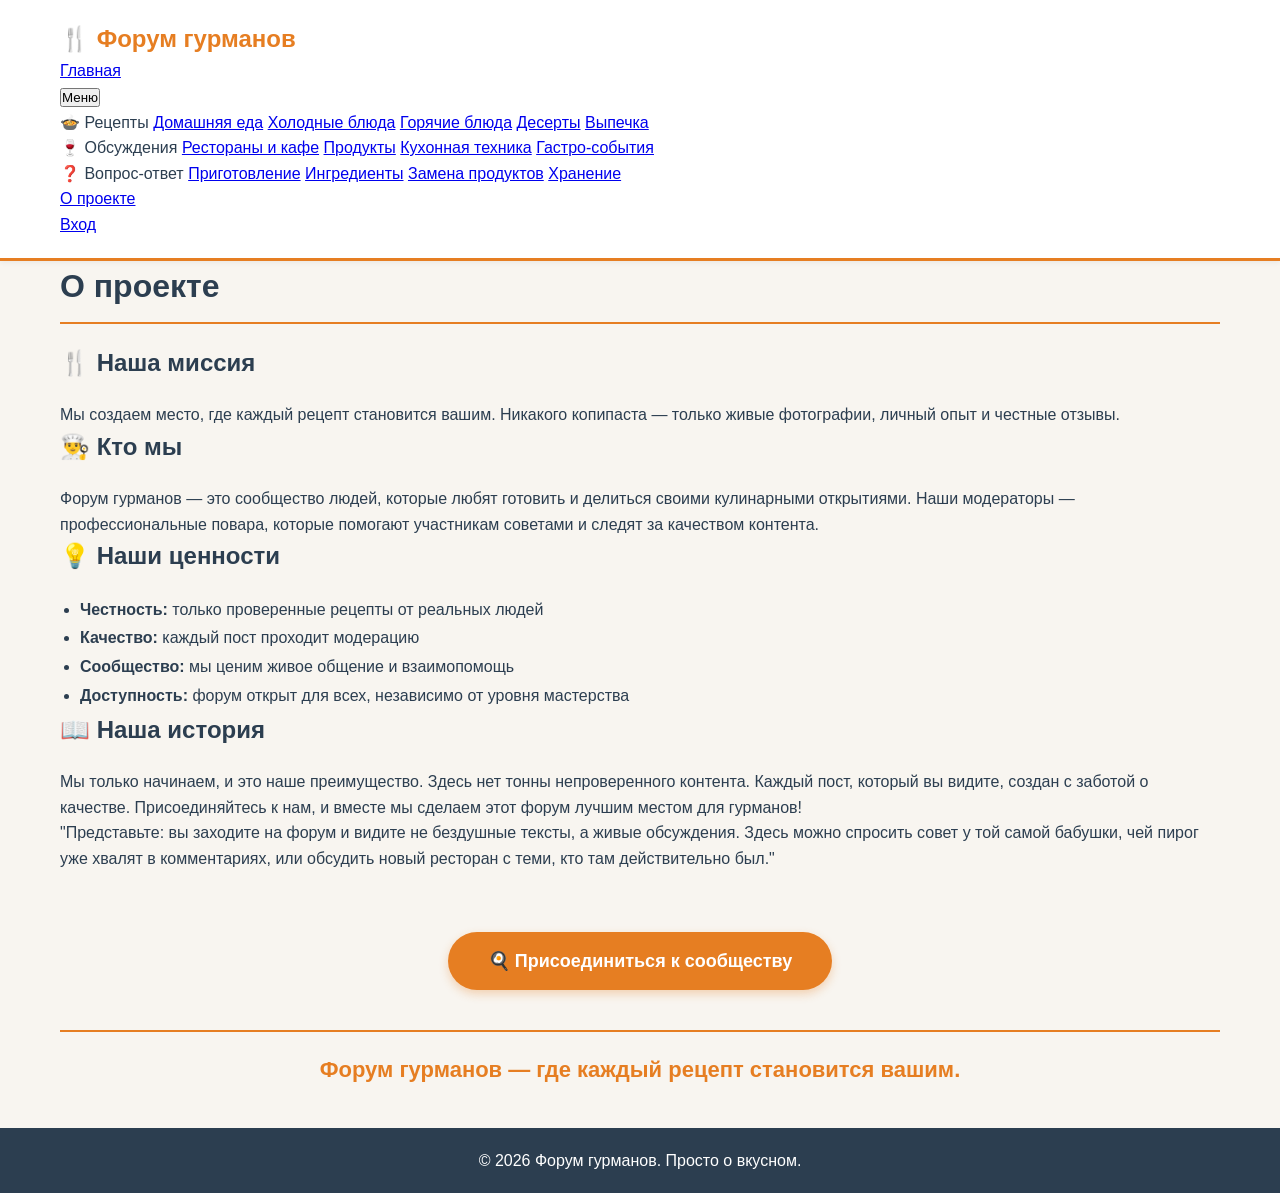
==== about.html @ ee8cef69 "Новый раздел в навигации" ====
<!DOCTYPE html>
<html lang="ru">
<head>
    <meta charset="UTF-8">
    <meta name="viewport" content="width=device-width, initial-scale=1.0">
    <title>О проекте - Форум гурманов</title>
    <link rel="stylesheet" href="style.css">
</head>
<body>
    <header>
        <div class="container">
            <div class="header-content">
                <a href="index.html" class="logo">🍴 Форум гурманов</a>
                
                <nav class="main-nav">
                    <a href="index.html" class="nav-link">Главная</a>
                    
                    <div class="dropdown">
                        <button class="nav-link dropbtn" id="menuBtn">Меню</button>
                        <div class="dropdown-content" id="menuDropdown">
                            <div class="dropdown-section">
                                <span class="dropdown-section-title">🍲 Рецепты</span>
                                <a href="topics.html?category=recipes&subcategory=home">Домашняя еда</a>
                                <a href="topics.html?category=recipes&subcategory=cold">Холодные блюда</a>
                                <a href="topics.html?category=recipes&subcategory=hot">Горячие блюда</a>
                                <a href="topics.html?category=recipes&subcategory=desserts">Десерты</a>
                                <a href="topics.html?category=recipes&subcategory=baking">Выпечка</a>
                            </div>
                            <div class="dropdown-section">
                                <span class="dropdown-section-title">🍷 Обсуждения</span>
                                <a href="topics.html?category=discussions&subcategory=restaurants">Рестораны и кафе</a>
                                <a href="topics.html?category=discussions&subcategory=products">Продукты</a>
                                <a href="topics.html?category=discussions&subcategory=kitchen">Кухонная техника</a>
                                <a href="topics.html?category=discussions&subcategory=events">Гастро-события</a>
                            </div>
                            <div class="dropdown-section">
                                <span class="dropdown-section-title">❓ Вопрос-ответ</span>
                                <a href="topics.html?category=qa&subcategory=cooking">Приготовление</a>
                                <a href="topics.html?category=qa&subcategory=ingredients">Ингредиенты</a>
                                <a href="topics.html?category=qa&subcategory=substitutes">Замена продуктов</a>
                                <a href="topics.html?category=qa&subcategory=storage">Хранение</a>
                            </div>
                        </div>
                    </div>
                    
                    <a href="about.html" class="nav-link">О проекте</a>
                </nav>
                
                <div class="auth-section">
                    <a href="login.html" class="auth-btn" id="authBtn">Вход</a>
                </div>
            </div>
        </div>
    </header>

    <main class="container">
        <h1>О проекте</h1>
        
        <div class="about-section">
            <div class="about-card">
                <h2>🍴 Наша миссия</h2>
                <p>Мы создаем место, где каждый рецепт становится вашим. Никакого копипаста — только живые фотографии, личный опыт и честные отзывы.</p>
            </div>
            
            <div class="about-card">
                <h2>👨‍🍳 Кто мы</h2>
                <p>Форум гурманов — это сообщество людей, которые любят готовить и делиться своими кулинарными открытиями. Наши модераторы — профессиональные повара, которые помогают участникам советами и следят за качеством контента.</p>
            </div>
            
            <div class="about-card">
                <h2>💡 Наши ценности</h2>
                <ul style="margin-left: 20px; line-height: 1.8;">
                    <li><strong>Честность:</strong> только проверенные рецепты от реальных людей</li>
                    <li><strong>Качество:</strong> каждый пост проходит модерацию</li>
                    <li><strong>Сообщество:</strong> мы ценим живое общение и взаимопомощь</li>
                    <li><strong>Доступность:</strong> форум открыт для всех, независимо от уровня мастерства</li>
                </ul>
            </div>
            
            <div class="about-card">
                <h2>📖 Наша история</h2>
                <p>Мы только начинаем, и это наше преимущество. Здесь нет тонны непроверенного контента. Каждый пост, который вы видите, создан с заботой о качестве. Присоединяйтесь к нам, и вместе мы сделаем этот форум лучшим местом для гурманов!</p>
            </div>
            
            <div class="about-quote">
                "Представьте: вы заходите на форум и видите не бездушные тексты, а живые обсуждения. Здесь можно спросить совет у той самой бабушки, чей пирог уже хвалят в комментариях, или обсудить новый ресторан с теми, кто там действительно был."
            </div>
            
            <div style="text-align: center; margin-top: 40px;">
                <a href="login.html?tab=register" class="hero-cta">🍳 Присоединиться к сообществу</a>
            </div>
            
            <div class="echo-phrase" style="margin-top: 40px;">
                Форум гурманов — где каждый рецепт становится вашим.
            </div>
        </div>
    </main>

    <footer>
        <div class="container">
            <p>&copy; 2026 Форум гурманов. Просто о вкусном.</p>
        </div>
    </footer>

    <script>
        // Выпадающее меню
        document.addEventListener('DOMContentLoaded', function() {
            const menuBtn = document.getElementById('menuBtn');
            const menuDropdown = document.getElementById('menuDropdown');
            
            if (menuBtn && menuDropdown) {
                menuBtn.addEventListener('click', function(e) {
                    e.stopPropagation();
                    menuDropdown.classList.toggle('show');
                });
                
                document.addEventListener('click', function(e) {
                    if (!menuBtn.contains(e.target) && !menuDropdown.contains(e.target)) {
                        menuDropdown.classList.remove('show');
                    }
                });
                
                menuDropdown.addEventListener('click', function(e) {
                    e.stopPropagation();
                });
            }
        });

        // Обновление кнопки авторизации
        function updateAuthButton() {
            const authBtn = document.getElementById('authBtn');
            const isLoggedIn = localStorage.getItem('userLoggedIn') === 'true';
            const username = localStorage.getItem('username') || 'Елена_повар';

            if (isLoggedIn) {
                authBtn.innerHTML = `<span class="user-avatar">${username.charAt(0)}</span> ${username}`;
                authBtn.href = 'profile.html';
                authBtn.classList.add('user-profile-btn');
            } else {
                authBtn.innerHTML = 'Вход';
                authBtn.href = 'login.html';
                authBtn.classList.remove('user-profile-btn');
            }
        }

        updateAuthButton();
    </script>
</body>
</html>
---- style.css ----
/* ===== СТИЛИ ДЛЯ РЕКЛАМНОГО ТЕКСТА (ВЕБ-РАЙТИНГ) ===== */

.hero-section {
    background: linear-gradient(135deg, #fff 0%, #f8f5f0 100%);
    border-radius: 10px;
    padding: 40px;
    margin-bottom: 40px;
    border-left: 5px solid #e67e22;
    box-shadow: 0 4px 15px rgba(0,0,0,0.05);
}

.hero-title {
    font-size: 36px;
    color: #2c3e50;
    margin-bottom: 20px;
    line-height: 1.3;
}

.hero-title span {
    color: #e67e22;
    border-bottom: 2px solid #e67e22;
    padding-bottom: 5px;
}

.hero-content {
    font-size: 18px;
    line-height: 1.8;
    color: #34495e;
}

.hero-content p {
    margin-bottom: 20px;
}

.hero-quote {
    font-style: italic;
    font-size: 20px;
    color: #e67e22;
    border-left: 3px solid #e67e22;
    padding-left: 20px;
    margin: 30px 0;
    background: rgba(230, 126, 34, 0.05);
    padding: 20px;
    border-radius: 0 10px 10px 0;
}

.hero-cta {
    display: inline-block;
    background: #e67e22;
    color: white;
    padding: 15px 40px;
    border-radius: 50px;
    text-decoration: none;
    font-weight: bold;
    font-size: 18px;
    margin-top: 20px;
    transition: transform 0.2s, box-shadow 0.2s;
    box-shadow: 0 4px 10px rgba(230, 126, 34, 0.3);
}

.hero-cta:hover {
    transform: translateY(-2px);
    box-shadow: 0 6px 15px rgba(230, 126, 34, 0.4);
    background: #d35400;
}

.stats-badge {
    display: inline-block;
    background: white;
    padding: 5px 15px;
    border-radius: 20px;
    color: #e67e22;
    font-weight: bold;
    margin-right: 10px;
    margin-bottom: 10px;
    box-shadow: 0 2px 5px rgba(0,0,0,0.05);
}

/* Эхо-фраза */
.echo-phrase {
    text-align: center;
    margin-top: 30px;
    font-size: 22px;
    color: #e67e22;
    font-weight: bold;
    border-top: 2px solid #e67e22;
    padding-top: 20px;
}

/* Адаптивность для рекламного текста */
@media (max-width: 768px) {
    .hero-section {
        padding: 25px;
    }
    
    .hero-title {
        font-size: 28px;
    }
    
    .hero-content {
        font-size: 16px;
    }
    
    .hero-quote {
        font-size: 18px;
        padding: 15px;
    }
    
    .echo-phrase {
        font-size: 18px;
    }
}

@media (max-width: 480px) {
    .hero-section {
        padding: 20px;
    }
    
    .hero-title {
        font-size: 24px;
    }
    
    .hero-cta {
        padding: 12px 30px;
        font-size: 16px;
        width: 100%;
        text-align: center;
    }
    
    .stats-badge {
        display: block;
        margin-right: 0;
        text-align: center;
    }
}
/* Базовые настройки */
* {
    margin: 0;
    padding: 0;
    box-sizing: border-box;
}

body {
    font-family: 'Segoe UI', Tahoma, Geneva, Verdana, sans-serif;
    background-color: #f8f5f0;  /* теплый светлый фон */
    color: #2c3e50;  /* темно-сине-серый для текста */
    line-height: 1.6;
}

.container {
    max-width: 1200px;
    margin: 0 auto;
    padding: 0 20px;
}

/* Шапка */
header {
    background-color: #fff;
    box-shadow: 0 2px 5px rgba(0,0,0,0.05);
    padding: 20px 0;
    border-bottom: 3px solid #e67e22;  /* оранжевая полоска — "вкусный" акцент */
}

header .container {
    display: flex;
    justify-content: space-between;
    align-items: center;
}

.logo {
    font-size: 24px;
    font-weight: bold;
    color: #e67e22;
    text-decoration: none;
}

.nav a {
    margin-left: 20px;
    color: #2c3e50;
    text-decoration: none;
}

.nav a:hover {
    color: #e67e22;
}

/* Карточки для разделов и тем */
.card {
    background: #fff;
    border-radius: 8px;
    padding: 20px;
    margin-bottom: 20px;
    box-shadow: 0 2px 5px rgba(0,0,0,0.05);
    transition: transform 0.2s;
}

.card:hover {
    transform: translateY(-2px);
    box-shadow: 0 4px 10px rgba(0,0,0,0.1);
}

/* Заголовки */
h1, h2, h3 {
    margin-bottom: 20px;
    color: #2c3e50;
}

h1 {
    font-size: 32px;
    border-bottom: 2px solid #e67e22;
    padding-bottom: 10px;
}

/* Кнопки */
.btn {
    display: inline-block;
    background: #e67e22;
    color: #fff;
    padding: 10px 20px;
    border-radius: 5px;
    text-decoration: none;
    border: none;
    cursor: pointer;
    font-size: 16px;
}

.btn:hover {
    background: #d35400;
}

.btn-secondary {
    background: #95a5a6;
}

.btn-secondary:hover {
    background: #7f8c8d;
}

/* Формы */
.form-group {
    margin-bottom: 20px;
}

.form-group label {
    display: block;
    margin-bottom: 5px;
    font-weight: bold;
}

.form-control {
    width: 100%;
    padding: 10px;
    border: 1px solid #ddd;
    border-radius: 5px;
    font-size: 16px;
}

/* Комментарии */
.comment {
    background: #f9f9f9;
    border-left: 3px solid #e67e22;
    padding: 15px;
    margin-bottom: 15px;
    border-radius: 0 5px 5px 0;
}

.comment-meta {
    font-size: 14px;
    color: #7f8c8d;
    margin-bottom: 10px;
}

/* Рейтинги и лайки */
.likes {
    color: #e67e22;
    font-weight: bold;
}

/* Подвал */
footer {
    background: #2c3e50;
    color: #fff;
    text-align: center;
    padding: 20px 0;
    margin-top: 40px;
}

/* Адаптивность для планшетов */
@media (max-width: 768px) {
    header .container {
        flex-direction: column;
        gap: 15px;
    }
    
    .nav {
        display: flex;
        flex-wrap: wrap;
        justify-content: center;
    }
    
    .nav a {
        margin: 0 10px;
    }
    
    h1 {
        font-size: 28px;
    }
    
    .card {
        padding: 15px;
    }
}

/* Адаптивность для телефонов */
@media (max-width: 480px) {
    .container {
        padding: 0 15px;
    }
    
    h1 {
        font-size: 24px;
    }
    
    .card {
        padding: 12px;
    }
    
    /* Карточки тем на мобильных */
    .card > div {
        flex-direction: column;
        gap: 10px;
    }
    
    .card > div > div:last-child {
        text-align: left;
        display: flex;
        gap: 15px;
    }
    
    /* Шапка профиля на мобильных */
    .profile-header {
        flex-direction: column;
        text-align: center;
    }
    
    .profile-stats {
        justify-content: center;
    }
    
    /* Кнопки */
    .btn {
        width: 100%;
        text-align: center;
        margin-bottom: 10px;
    }
    
    .btn-secondary {
        width: 100%;
        text-align: center;
        margin-left: 0 !important;
    }
    
    /* Пагинация */
    .pagination {
        flex-wrap: wrap;
    }
    
    /* Формы */
    .form-control {
        font-size: 16px; /* чтобы не зумилось на айфонах */
    }
}

/* Для очень маленьких экранов */
@media (max-width: 320px) {
    .nav a {
        margin: 5px;
        font-size: 14px;
    }
    
    .logo {
        font-size: 20px;
    }
}

/* ===== ДОПОЛНИТЕЛЬНЫЕ СТИЛИ ДЛЯ ПРОФИЛЯ И ФОРМ ===== */

/* Аватар */
.avatar {
    width: 100px;
    height: 100px;
    background: #e67e22;
    border-radius: 50%;
    display: flex;
    align-items: center;
    justify-content: center;
    color: #fff;
    font-size: 40px;
    font-weight: bold;
    flex-shrink: 0;
}

/* Шапка профиля */
.profile-header {
    display: flex;
    align-items: center;
    gap: 30px;
    margin-bottom: 30px;
    background: #fff;
    padding: 30px;
    border-radius: 8px;
    box-shadow: 0 2px 5px rgba(0,0,0,0.05);
    flex-wrap: wrap;
}

.profile-info h1 {
    margin-bottom: 5px;
    border-bottom: none;
}

.profile-info .meta {
    color: #7f8c8d;
    margin-bottom: 10px;
}

.profile-info .bio {
    margin-bottom: 15px;
}

/* Статистика профиля */
.profile-stats {
    display: flex;
    gap: 20px;
    margin-top: 15px;
    flex-wrap: wrap;
}

.stat-item {
    background: #f8f5f0;
    padding: 8px 15px;
    border-radius: 20px;
    font-size: 14px;
}

.stat-value {
    font-weight: bold;
    color: #e67e22;
    font-size: 18px;
    margin-right: 5px;
}

/* Вкладки профиля */
.profile-tabs {
    display: flex;
    gap: 10px;
    margin-bottom: 20px;
    border-bottom: 2px solid #eee;
    padding-bottom: 10px;
    flex-wrap: wrap;
}

.tab {
    padding: 8px 16px;
    background: #f0f0f0;
    color: #2c3e50;
    border-radius: 5px 5px 0 0;
    text-decoration: none;
    transition: background 0.2s;
}

.tab:hover {
    background: #e0e0e0;
}

.tab.active {
    background: #e67e22;
    color: #fff;
}

/* Теги (переиспользуем) */
.tag {
    display: inline-block;
    background: #f0f0f0;
    padding: 3px 8px;
    border-radius: 3px;
    font-size: 12px;
    margin-right: 5px;
    color: #2c3e50;
    text-decoration: none;
    transition: background 0.2s;
}

.tag:hover {
    background: #e67e22;
    color: white;
}

/* Для черновиков */
.draft {
    opacity: 0.7;
    border-left: 3px solid #f39c12;
}

.status-draft {
    color: #f39c12;
    font-size: 12px;
    font-weight: normal;
}

.status-published {
    color: #27ae60;
    font-size: 12px;
    font-weight: normal;
}

/* Компактная карточка для постов в профиле */
.post-card {
    background: #fff;
    border-radius: 8px;
    padding: 15px;
    margin-bottom: 15px;
    box-shadow: 0 2px 5px rgba(0,0,0,0.05);
    transition: transform 0.2s;
}

.post-card:hover {
    transform: translateY(-2px);
    box-shadow: 0 4px 10px rgba(0,0,0,0.1);
}

.post-meta {
    display: flex;
    justify-content: space-between;
    align-items: center;
    flex-wrap: wrap;
    gap: 10px;
    margin-top: 10px;
    color: #7f8c8d;
    font-size: 14px;
}

/* Комментарий в профиле */
.comment-item {
    background: #f9f9f9;
    border-left: 3px solid #e67e22;
    padding: 15px;
    margin-bottom: 15px;
    border-radius: 0 5px 5px 0;
}

.comment-header {
    display: flex;
    justify-content: space-between;
    margin-bottom: 8px;
    font-size: 14px;
    color: #7f8c8d;
    flex-wrap: wrap;
    gap: 10px;
}

.comment-post-title {
    font-weight: bold;
    color: #e67e22;
    text-decoration: none;
}

.comment-post-title:hover {
    text-decoration: underline;
}

/* Кнопка редактирования */
.btn-edit {
    background: #95a5a6;
    color: #fff;
    padding: 8px 20px;
    border-radius: 5px;
    text-decoration: none;
    display: inline-block;
    transition: background 0.2s;
}

.btn-edit:hover {
    background: #7f8c8d;
}

/* Загрузка файла */
.file-input {
    padding: 10px;
    background: #f9f9f9;
    border-radius: 5px;
    width: 100%;
}

/* Подсказки */
.hint {
    font-size: 12px;
    color: #7f8c8d;
    margin-top: 5px;
}

/* Строка с тегами */
.tags-input {
    margin-bottom: 5px;
}

/* Адаптивность для профиля */
@media (max-width: 768px) {
    .profile-header {
        flex-direction: column;
        text-align: center;
    }
    
    .profile-stats {
        justify-content: center;
    }
    
    .post-meta {
        flex-direction: column;
        align-items: flex-start;
    }
}

@media (max-width: 480px) {
    .profile-tabs {
        justify-content: center;
    }
    
    .tab {
        flex: 1;
        text-align: center;
    }
    
    .post-card h4 {
        font-size: 16px;
    }
}
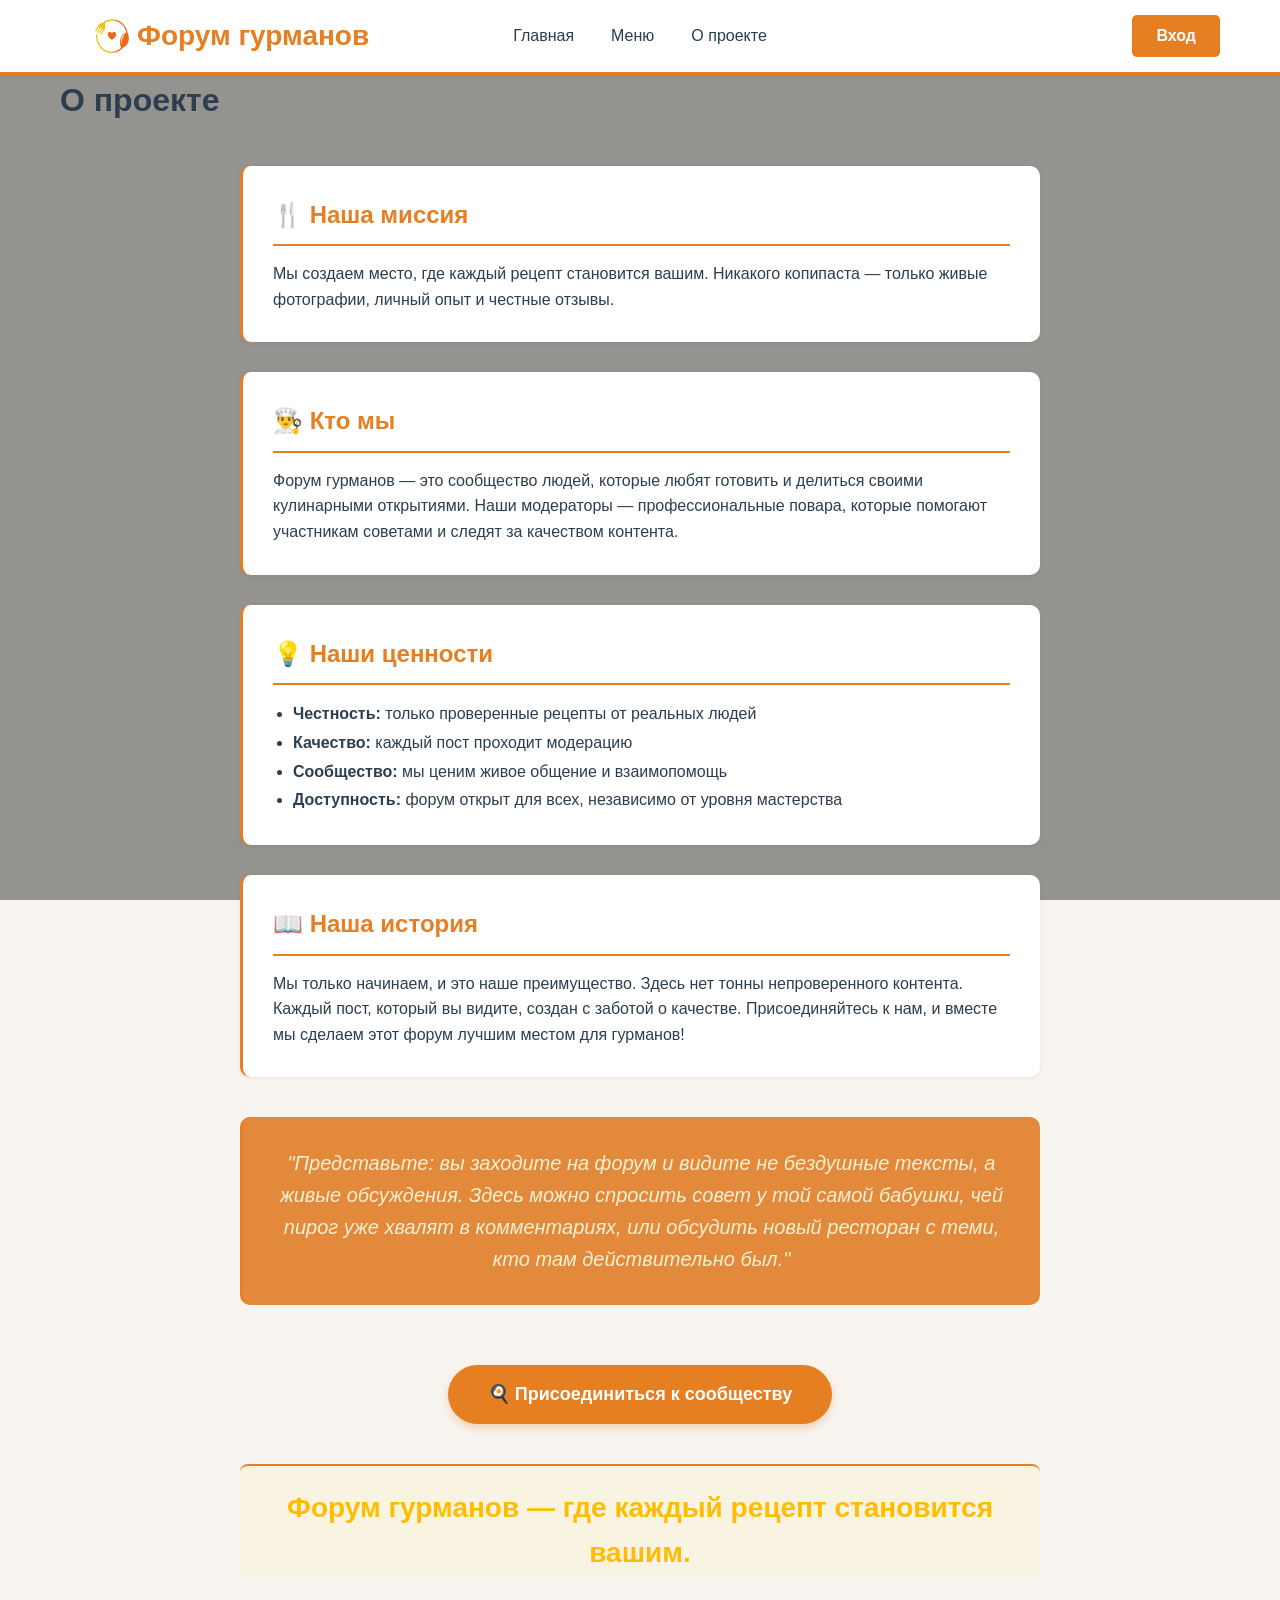
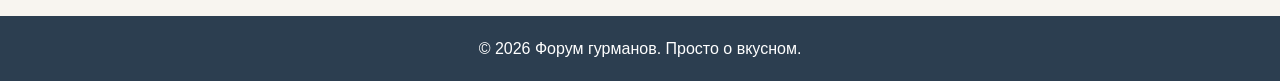
==== commit 1287a25b: "страница changed" ====
--- a/about.html
+++ b/about.html
@@ -10,7 +10,10 @@
     <header>
         <div class="container">
             <div class="header-content">
-                <a href="index.html" class="logo">🍴 Форум гурманов</a>
+                <!-- Логотип слева -->
+                <a href="index.html" class="logo">
+                    <img src="images/logo.jpg" width="34" height="34"><span>Форум гурманов</span>
+                </a>
                 
                 <nav class="main-nav">
                     <a href="index.html" class="nav-link">Главная</a>
--- a/style.css
+++ b/style.css
@@ -1,10 +1,521 @@
-/* ===== СТИЛИ ДЛЯ РЕКЛАМНОГО ТЕКСТА (ВЕБ-РАЙТИНГ) ===== */
-
+/* ===== ОСНОВНЫЕ СТИЛИ ===== */
+* {
+    margin: 0;
+    padding: 0;
+    box-sizing: border-box;
+}
+
+body {
+    font-family: 'Segoe UI', Tahoma, Geneva, Verdana, sans-serif;
+    background-color: #f8f5f0;
+    color: #2c3e50;
+    line-height: 1.6;
+    position: relative;
+    margin: 0;
+    background-image: url("images/Фон форум.jpg");
+    background-size: cover;
+    background-position: center;
+    background-repeat: no-repeat;
+    background-attachment: fixed; /* необязательно, но красиво */
+}
+
+body::before {
+    content: "";
+    position: fixed; /* важно — покрывает весь экран */
+    inset: 0;
+    background-image: url("images/bg.jpg");
+    background-size: cover;
+    background-position: center;
+    z-index: -1; /* отправляет фон назад */
+}
+
+/* затемнение */
+body::after {
+    content: "";
+    position: fixed;
+    inset: 0;
+    background: rgba(0, 0, 0, 0.4); /* регулируешь яркость */
+    z-index: -1;
+}
+
+.container {
+    max-width: 1200px;
+    margin: 0 auto;
+    padding: 0 20px;
+    
+}
+
+/* ===== ШАПКА ===== */
+header {
+    background-color: #fff;
+    box-shadow: 0 2px 5px rgba(0,0,0,0.05);
+    padding: 15px 0;
+    border-bottom: 3px solid #e67e22;
+}
+
+.header-content {
+    display: flex;
+    justify-content: space-between;
+    align-items: center;
+    position: relative;
+}
+
+/* Логотип слева */
+.logo {
+    display: flex;
+    align-items: center;
+    gap: 8px; /* расстояние между логотипом и текстом */
+    padding-left: 35px;          /* Ширина картинки + отступ */
+    background-image: url('images/logo-icon.png'); /* Путь к картинке */
+    background-size: contain;    /* Чтобы картинка не растягивалась */
+    background-repeat: no-repeat;
+    background-position: left center; /* Выравнивание по левому краю по центру */
+    line-height: 30px;            /* Высота строки, чтобы текст был по центру картинки */
+    height: 30px;                 /* Явная высота */
+    font-size: 24px;
+    color: #e67e22;
+    text-decoration: none;
+    
+}
+
+.logo img {
+    display: block;
+
+}
+
+.logo span {
+    font-size: 28px;
+    font-weight: bold;
+}
+
+/* Навигация по центру */
+.main-nav {
+    display: flex;
+    align-items: center;
+    gap: 5px;
+    position: absolute;
+    left: 50%;
+    transform: translateX(-50%);
+}
+
+.nav-link {
+    color: #2c3e50;
+    text-decoration: none;
+    padding: 8px 16px;
+    border-radius: 5px;
+    transition: all 0.2s;
+    font-size: 16px;
+    background: none;
+    border: none;
+    cursor: pointer;
+    font-weight: 500;
+}
+
+.nav-link:hover {
+    background: #f0f0f0;
+    color: #e67e22;
+}
+
+.nav-link.active {
+    background: #e67e22;
+    color: white;
+}
+
+.nav-link.active:hover {
+    background: #d35400;
+}
+
+/* Выпадающее меню ПО КЛИКУ */
+.dropdown {
+    position: relative;
+}
+
+.dropdown-content {
+    display: none;
+    position: absolute;
+    top: 100%;
+    left: 0;
+    background-color: #fff;
+    min-width: 600px;
+    box-shadow: 0 8px 16px rgba(0,0,0,0.1);
+    border-radius: 8px;
+    padding: 20px;
+    z-index: 1000;
+    grid-template-columns: repeat(3, 1fr);
+    gap: 20px;
+    border: 1px solid #eee;
+    margin-top: 10px;
+}
+
+.dropdown-content.show {
+    display: grid;
+}
+
+.dropdown-section {
+    display: flex;
+    flex-direction: column;
+    gap: 8px;
+}
+
+.dropdown-section-title {
+    font-weight: bold;
+    color: #e67e22;
+    padding-bottom: 5px;
+    border-bottom: 1px solid #e67e22;
+    margin-bottom: 5px;
+}
+
+.dropdown-section a {
+    color: #2c3e50;
+    text-decoration: none;
+    padding: 5px 0;
+    font-size: 14px;
+    transition: color 0.2s;
+}
+
+.dropdown-section a:hover {
+    color: #e67e22;
+    padding-left: 5px;
+}
+
+/* Кнопка входа/профиля справа */
+.auth-section {
+    margin-left: auto;
+}
+
+.auth-btn {
+    background: #e67e22;
+    color: white;
+    text-decoration: none;
+    padding: 8px 24px;
+    border-radius: 5px;
+    font-weight: bold;
+    transition: background 0.2s;
+    white-space: nowrap;
+    border: none;
+    cursor: pointer;
+    font-size: 16px;
+    display: inline-block;
+}
+
+.auth-btn:hover {
+    background: #d35400;
+}
+
+/* Стили для кнопки профиля пользователя */
+.user-profile-btn {
+    display: flex !important;
+    align-items: center;
+    gap: 8px;
+    background: #f0f0f0 !important;
+    color: #2c3e50 !important;
+    padding: 4px 4px 4px 12px !important;
+    border-radius: 30px !important;
+    transition: all 0.2s;
+}
+
+.user-profile-btn:hover {
+    background: #e0e0e0 !important;
+    color: #e67e22 !important;
+}
+
+.user-avatar {
+    display: inline-flex;
+    align-items: center;
+    justify-content: center;
+    width: 32px;
+    height: 32px;
+    background: #e67e22;
+    color: white;
+    border-radius: 50%;
+    font-size: 16px;
+    font-weight: bold;
+}
+
+/* ===== СТИЛИ ДЛЯ ПРОФИЛЯ ===== */
+.profile-header {
+    background: #fff;
+    border-radius: 10px;
+    padding: 40px;
+    margin: 40px 0;
+    box-shadow: 0 2px 10px rgba(0,0,0,0.05);
+    display: flex;
+    gap: 40px;
+    align-items: center;
+    border-left: 5px solid #e67e22;
+}
+
+.profile-avatar {
+    width: 150px;
+    height: 150px;
+    background: linear-gradient(135deg, #e67e22, #d35400);
+    border-radius: 50%;
+    display: flex;
+    align-items: center;
+    justify-content: center;
+    color: white;
+    font-size: 60px;
+    font-weight: bold;
+    box-shadow: 0 5px 15px rgba(230, 126, 34, 0.3);
+}
+
+.profile-info {
+    flex: 1;
+}
+
+.profile-info h1 {
+    font-size: 36px;
+    margin-bottom: 5px;
+    border-bottom: none;
+    color: #2c3e50;
+}
+
+.profile-info .meta {
+    color: #7f8c8d;
+    margin-bottom: 20px;
+    font-size: 16px;
+}
+
+.profile-stats {
+    display: flex;
+    gap: 20px;
+    flex-wrap: wrap;
+}
+
+.stat-card {
+    background: #f8f5f0;
+    padding: 15px 25px;
+    border-radius: 10px;
+    text-align: center;
+    min-width: 120px;
+}
+
+.stat-value {
+    font-size: 28px;
+    font-weight: bold;
+    color: #e67e22;
+    display: block;
+}
+
+.stat-label {
+    font-size: 14px;
+    color: #7f8c8d;
+    margin-top: 5px;
+}
+
+/* Вкладки профиля */
+.profile-tabs {
+    display: flex;
+    gap: 10px;
+    margin: 30px 0;
+    border-bottom: 2px solid #eee;
+    padding-bottom: 10px;
+}
+
+.tab {
+    padding: 10px 25px;
+    background: #f0f0f0;
+    color: #2c3e50;
+    border-radius: 5px 5px 0 0;
+    text-decoration: none;
+    transition: all 0.2s;
+    font-weight: 500;
+}
+
+.tab:hover {
+    background: #e0e0e0;
+}
+
+.tab.active {
+    background: #e67e22;
+    color: white;
+}
+
+/* Карточки постов */
+.post-card {
+    background: #fff;
+    border-radius: 10px;
+    padding: 20px;
+    margin-bottom: 20px;
+    box-shadow: 0 2px 5px rgba(0,0,0,0.05);
+    transition: transform 0.2s;
+    border: 1px solid #eee;
+}
+
+.post-card:hover {
+    transform: translateY(-2px);
+    box-shadow: 0 5px 15px rgba(0,0,0,0.1);
+}
+
+.post-header {
+    display: flex;
+    justify-content: space-between;
+    align-items: start;
+    margin-bottom: 15px;
+}
+
+.post-title {
+    font-size: 20px;
+    color: #2c3e50;
+    text-decoration: none;
+    font-weight: bold;
+}
+
+.post-title:hover {
+    color: #e67e22;
+}
+
+.post-status {
+    font-size: 12px;
+    padding: 3px 10px;
+    border-radius: 15px;
+    background: #f0f0f0;
+}
+
+.status-published {
+    color: #27ae60;
+    background: #e8f5e9;
+}
+
+.status-draft {
+    color: #f39c12;
+    background: #fff3e0;
+}
+
+.post-meta {
+    display: flex;
+    gap: 20px;
+    color: #7f8c8d;
+    font-size: 14px;
+    margin-bottom: 15px;
+}
+
+.post-excerpt {
+    color: #2c3e50;
+    margin-bottom: 15px;
+    line-height: 1.6;
+}
+
+.post-tags {
+    display: flex;
+    gap: 10px;
+    flex-wrap: wrap;
+}
+
+.tag {
+    background: #f0f0f0;
+    padding: 3px 10px;
+    border-radius: 15px;
+    font-size: 12px;
+    color: #2c3e50;
+    text-decoration: none;
+}
+
+.tag:hover {
+    background: #e67e22;
+    color: white;
+}
+
+.post-footer {
+    display: flex;
+    justify-content: space-between;
+    align-items: center;
+    margin-top: 15px;
+    padding-top: 15px;
+    border-top: 1px solid #eee;
+}
+
+.post-stats {
+    display: flex;
+    gap: 20px;
+    color: #7f8c8d;
+    font-size: 14px;
+}
+
+.post-actions {
+    display: flex;
+    gap: 15px;
+}
+
+.post-actions a {
+    color: #7f8c8d;
+    text-decoration: none;
+    font-size: 14px;
+}
+
+.post-actions a:hover {
+    color: #e67e22;
+}
+
+/* Комментарии в профиле */
+.comment-item {
+    background: #f9f9f9;
+    border-left: 3px solid #e67e22;
+    padding: 20px;
+    margin-bottom: 15px;
+    border-radius: 0 10px 10px 0;
+}
+
+.comment-header {
+    display: flex;
+    justify-content: space-between;
+    margin-bottom: 10px;
+    color: #7f8c8d;
+    font-size: 14px;
+}
+
+.comment-post-link {
+    color: #e67e22;
+    text-decoration: none;
+    font-weight: bold;
+}
+
+.comment-body {
+    color: #2c3e50;
+    margin-bottom: 10px;
+    line-height: 1.6;
+}
+
+.comment-footer {
+    display: flex;
+    justify-content: space-between;
+    align-items: center;
+}
+
+.comment-likes {
+    color: #e67e22;
+    font-weight: bold;
+}
+
+.comment-actions a {
+    color: #7f8c8d;
+    text-decoration: none;
+    font-size: 14px;
+    margin-left: 15px;
+}
+
+/* Кнопка редактирования профиля */
+.btn-edit {
+    display: inline-block;
+    background: #95a5a6;
+    color: white;
+    padding: 12px 30px;
+    border-radius: 5px;
+    text-decoration: none;
+    margin-top: 20px;
+    transition: background 0.2s;
+}
+
+.btn-edit:hover {
+    background: #7f8c8d;
+}
+
+/* ===== СТИЛИ ДЛЯ РЕКЛАМНОГО ТЕКСТА ===== */
 .hero-section {
     background: linear-gradient(135deg, #fff 0%, #f8f5f0 100%);
     border-radius: 10px;
     padding: 40px;
-    margin-bottom: 40px;
+    margin: 40px 0;
     border-left: 5px solid #e67e22;
     box-shadow: 0 4px 15px rgba(0,0,0,0.05);
 }
@@ -37,7 +548,6 @@
     font-size: 20px;
     color: #e67e22;
     border-left: 3px solid #e67e22;
-    padding-left: 20px;
     margin: 30px 0;
     background: rgba(230, 126, 34, 0.05);
     padding: 20px;
@@ -76,167 +586,62 @@
     box-shadow: 0 2px 5px rgba(0,0,0,0.05);
 }
 
-/* Эхо-фраза */
 .echo-phrase {
     text-align: center;
     margin-top: 30px;
-    font-size: 22px;
-    color: #e67e22;
+    font-size: 28px;
+    color: #ffbc03;
     font-weight: bold;
     border-top: 2px solid #e67e22;
     padding-top: 20px;
-}
-
-/* Адаптивность для рекламного текста */
-@media (max-width: 768px) {
-    .hero-section {
-        padding: 25px;
-    }
-    
-    .hero-title {
-        font-size: 28px;
-    }
-    
-    .hero-content {
-        font-size: 16px;
-    }
-    
-    .hero-quote {
-        font-size: 18px;
-        padding: 15px;
-    }
-    
-    .echo-phrase {
-        font-size: 18px;
-    }
-}
-
-@media (max-width: 480px) {
-    .hero-section {
-        padding: 20px;
-    }
-    
-    .hero-title {
-        font-size: 24px;
-    }
-    
-    .hero-cta {
-        padding: 12px 30px;
-        font-size: 16px;
-        width: 100%;
-        text-align: center;
-    }
-    
-    .stats-badge {
-        display: block;
-        margin-right: 0;
-        text-align: center;
-    }
-}
-/* Базовые настройки */
-* {
-    margin: 0;
-    padding: 0;
-    box-sizing: border-box;
-}
-
-body {
-    font-family: 'Segoe UI', Tahoma, Geneva, Verdana, sans-serif;
-    background-color: #f8f5f0;  /* теплый светлый фон */
-    color: #2c3e50;  /* темно-сине-серый для текста */
-    line-height: 1.6;
-}
-
-.container {
-    max-width: 1200px;
-    margin: 0 auto;
-    padding: 0 20px;
-}
-
-/* Шапка */
-header {
-    background-color: #fff;
+    background: #f9f0b542;
+    backdrop-filter: blur(5px);
+    border-radius: 8px;
+}
+
+/* ===== СТИЛИ ДЛЯ СТРАНИЦЫ "О ПРОЕКТЕ" ===== */
+.about-section {
+    max-width: 800px;
+    margin: 40px auto;
+}
+
+.about-card {
+    background: #fff;
+    border-radius: 10px;
+    padding: 30px;
+    margin-bottom: 30px;
     box-shadow: 0 2px 5px rgba(0,0,0,0.05);
-    padding: 20px 0;
-    border-bottom: 3px solid #e67e22;  /* оранжевая полоска — "вкусный" акцент */
-}
-
-header .container {
-    display: flex;
-    justify-content: space-between;
-    align-items: center;
-}
-
-.logo {
-    font-size: 24px;
-    font-weight: bold;
-    color: #e67e22;
-    text-decoration: none;
-}
-
-.nav a {
-    margin-left: 20px;
-    color: #2c3e50;
-    text-decoration: none;
-}
-
-.nav a:hover {
-    color: #e67e22;
-}
-
-/* Карточки для разделов и тем */
-.card {
-    background: #fff;
-    border-radius: 8px;
-    padding: 20px;
-    margin-bottom: 20px;
-    box-shadow: 0 2px 5px rgba(0,0,0,0.05);
-    transition: transform 0.2s;
-}
-
-.card:hover {
-    transform: translateY(-2px);
-    box-shadow: 0 4px 10px rgba(0,0,0,0.1);
-}
-
-/* Заголовки */
-h1, h2, h3 {
-    margin-bottom: 20px;
-    color: #2c3e50;
-}
-
-h1 {
-    font-size: 32px;
+    border-left: 3px solid #e67e22;
+}
+
+.about-card h2 {
+    margin-bottom: 15px;
+    color: #e67e22;
     border-bottom: 2px solid #e67e22;
     padding-bottom: 10px;
 }
 
-/* Кнопки */
-.btn {
-    display: inline-block;
-    background: #e67e22;
-    color: #fff;
-    padding: 10px 20px;
-    border-radius: 5px;
-    text-decoration: none;
-    border: none;
-    cursor: pointer;
-    font-size: 16px;
-}
-
-.btn:hover {
-    background: #d35400;
-}
-
-.btn-secondary {
-    background: #95a5a6;
-}
-
-.btn-secondary:hover {
-    background: #7f8c8d;
-}
-
-/* Формы */
+.about-quote {
+    font-style: italic;
+    font-size: 20px;
+    color: #f7f0d2;
+    text-align: center;
+    margin: 40px 0;
+    padding: 30px;
+    background: rgba(223, 114, 20, 0.822);
+    backdrop-filter: blur(5px);
+    border-radius: 10px;
+    border-left: 3px solid #e67e22;
+}
+
+/* ===== СТИЛИ ДЛЯ ФОРМЫ НОВОГО ПОСТА ===== */
+.new-post-form {
+    background: #fff;
+    border-radius: 10px;
+    padding: 30px;
+    box-shadow: 0 2px 5px rgba(0,0,0,0.05);
+}
+
 .form-group {
     margin-bottom: 20px;
 }
@@ -245,6 +650,7 @@
     display: block;
     margin-bottom: 5px;
     font-weight: bold;
+    color: #2c3e50;
 }
 
 .form-control {
@@ -255,28 +661,314 @@
     font-size: 16px;
 }
 
-/* Комментарии */
-.comment {
-    background: #f9f9f9;
-    border-left: 3px solid #e67e22;
-    padding: 15px;
-    margin-bottom: 15px;
-    border-radius: 0 5px 5px 0;
-}
-
-.comment-meta {
+.form-control:focus {
+    outline: none;
+    border-color: #e67e22;
+}
+
+.required-star {
+    color: #e67e22;
+}
+
+.hint {
+    font-size: 12px;
+    color: #7f8c8d;
+    margin-top: 5px;
+}
+
+.popular-tags {
+    margin-bottom: 20px;
+}
+
+.popular-tags span {
     font-size: 14px;
     color: #7f8c8d;
-    margin-bottom: 10px;
-}
-
-/* Рейтинги и лайки */
-.likes {
-    color: #e67e22;
-    font-weight: bold;
-}
-
-/* Подвал */
+    margin-right: 10px;
+}
+
+.tag-link {
+    display: inline-block;
+    background: #f0f0f0;
+    padding: 3px 8px;
+    border-radius: 3px;
+    font-size: 12px;
+    margin-right: 5px;
+    color: #2c3e50;
+    text-decoration: none;
+    cursor: pointer;
+}
+
+.tag-link:hover {
+    background: #e67e22;
+    color: white;
+}
+
+.form-buttons {
+    display: flex;
+    gap: 15px;
+    flex-wrap: wrap;
+}
+
+.btn {
+    display: inline-block;
+    background: #e67e22;
+    color: white;
+    padding: 10px 20px;
+    border-radius: 5px;
+    text-decoration: none;
+    border: none;
+    cursor: pointer;
+    font-size: 16px;
+}
+
+.btn:hover {
+    background: #d35400;
+}
+
+.btn-secondary {
+    background: #95a5a6;
+    color: white;
+    padding: 10px 20px;
+    border-radius: 5px;
+    text-decoration: none;
+    border: none;
+    cursor: pointer;
+    font-size: 16px;
+}
+
+.btn-secondary:hover {
+    background: #7f8c8d;
+}
+
+.tips-card {
+    background: #f8f5f0;
+    border-radius: 10px;
+    padding: 20px;
+    margin-top: 30px;
+}
+
+.tips-card h3 {
+    color: #e67e22;
+    margin-bottom: 15px;
+}
+
+.tips-card ul {
+    margin-left: 20px;
+    line-height: 1.8;
+}
+
+/* ===== СТИЛИ ДЛЯ СПИСКА ТЕМ ===== */
+.sort-buttons {
+    display: flex;
+    gap: 10px;
+    margin-bottom: 20px;
+    flex-wrap: wrap;
+}
+
+.sort-btn {
+    background: #95a5a6;
+    color: white;
+    padding: 8px 16px;
+    border-radius: 5px;
+    text-decoration: none;
+    transition: background 0.2s;
+}
+
+.sort-btn:hover {
+    background: #7f8c8d;
+}
+
+.sort-btn.active {
+    background: #e67e22;
+}
+
+.status-filter {
+    display: flex;
+    gap: 15px;
+    margin-bottom: 20px;
+    padding: 10px;
+    background: #fff;
+    border-radius: 5px;
+    align-items: center;
+    flex-wrap: wrap;
+}
+
+.filter-label {
+    color: #7f8c8d;
+}
+
+.filter-radio {
+    display: flex;
+    align-items: center;
+    gap: 5px;
+}
+
+/* Пагинация */
+.pagination {
+    display: flex;
+    justify-content: center;
+    gap: 10px;
+    margin-top: 30px;
+    flex-wrap: wrap;
+}
+
+.page-link {
+    padding: 8px 12px;
+    background: #fff;
+    border-radius: 5px;
+    text-decoration: none;
+    color: #2c3e50;
+    border: 1px solid #ddd;
+}
+
+.page-link.active {
+    background: #e67e22;
+    color: white;
+    border: none;
+}
+
+/* Пост в списке */
+.post-item {
+    background: #fff;
+    border-radius: 10px;
+    padding: 20px;
+    margin-bottom: 20px;
+    box-shadow: 0 2px 5px rgba(0,0,0,0.05);
+    transition: transform 0.2s;
+    border: 1px solid #eee;
+}
+
+.post-item:hover {
+    transform: translateY(-2px);
+    box-shadow: 0 5px 15px rgba(0,0,0,0.1);
+}
+
+.post-title-link {
+    font-size: 20px;
+    color: #2c3e50;
+    text-decoration: none;
+    font-weight: bold;
+}
+
+.post-title-link:hover {
+    color: #e67e22;
+}
+
+/* ===== СТИЛИ ДЛЯ ПРОСМОТРА ПОСТА ===== */
+.post-container {
+    background: #fff;
+    border-radius: 10px;
+    padding: 30px;
+    margin-bottom: 30px;
+    box-shadow: 0 2px 5px rgba(0,0,0,0.05);
+}
+
+.post-title-main {
+    font-size: 32px;
+    margin-bottom: 0;
+    color: #2c3e50;
+}
+
+.post-info {
+    display: flex;
+    justify-content: space-between;
+    color: #7f8c8d;
+    margin-bottom: 20px;
+    flex-wrap: wrap;
+    gap: 15px;
+}
+
+.post-content {
+    margin-bottom: 30px;
+    line-height: 1.8;
+}
+
+.post-content h3 {
+    margin: 20px 0 10px;
+    color: #e67e22;
+}
+
+.post-content ul {
+    margin-left: 20px;
+    margin-bottom: 20px;
+}
+
+.post-actions {
+    display: flex;
+    gap: 15px;
+    flex-wrap: wrap;
+    border-top: 1px solid #eee;
+    padding-top: 20px;
+}
+
+.action-btn {
+    background: #95a5a6;
+    color: white;
+    padding: 8px 20px;
+    border-radius: 5px;
+    text-decoration: none;
+    border: none;
+    cursor: pointer;
+    font-size: 14px;
+}
+
+.action-btn:hover {
+    background: #7f8c8d;
+}
+
+/* Комментарии */
+.comments-section {
+    background: #fff;
+    border-radius: 10px;
+    padding: 30px;
+    margin-bottom: 30px;
+    box-shadow: 0 2px 5px rgba(0,0,0,0.05);
+}
+
+.comments-list {
+    margin-top: 20px;
+}
+
+/* Похожие посты */
+.related-posts {
+    background: #fff;
+    border-radius: 10px;
+    padding: 30px;
+    box-shadow: 0 2px 5px rgba(0,0,0,0.05);
+}
+
+.related-grid {
+    display: grid;
+    grid-template-columns: repeat(auto-fill, minmax(250px, 1fr));
+    gap: 20px;
+    margin-top: 20px;
+}
+
+.related-item {
+    background: #f8f5f0;
+    padding: 15px;
+    border-radius: 5px;
+}
+
+.related-title {
+    text-decoration: none;
+    color: #2c3e50;
+    font-weight: bold;
+}
+
+.related-title:hover {
+    color: #e67e22;
+}
+
+.related-meta {
+    display: flex;
+    gap: 10px;
+    color: #7f8c8d;
+    font-size: 12px;
+    margin-top: 10px;
+}
+
+/* ===== ПОДВАЛ ===== */
 footer {
     background: #2c3e50;
     color: #fff;
@@ -285,343 +977,51 @@
     margin-top: 40px;
 }
 
-/* Адаптивность для планшетов */
+/* ===== АДАПТИВНОСТЬ ===== */
 @media (max-width: 768px) {
-    header .container {
+    .header-content {
         flex-direction: column;
         gap: 15px;
     }
     
-    .nav {
-        display: flex;
+    .main-nav {
+        position: static;
+        transform: none;
         flex-wrap: wrap;
         justify-content: center;
     }
     
-    .nav a {
-        margin: 0 10px;
-    }
-    
-    h1 {
-        font-size: 28px;
-    }
-    
-    .card {
-        padding: 15px;
-    }
-}
-
-/* Адаптивность для телефонов */
-@media (max-width: 480px) {
-    .container {
-        padding: 0 15px;
-    }
-    
-    h1 {
-        font-size: 24px;
-    }
-    
-    .card {
-        padding: 12px;
-    }
-    
-    /* Карточки тем на мобильных */
-    .card > div {
-        flex-direction: column;
-        gap: 10px;
-    }
-    
-    .card > div > div:last-child {
-        text-align: left;
-        display: flex;
-        gap: 15px;
-    }
-    
-    /* Шапка профиля на мобильных */
+    .dropdown-content {
+        min-width: 100%;
+        grid-template-columns: 1fr;
+        position: absolute;
+        left: 0;
+    }
+    
+    .auth-section {
+        margin-left: 0;
+        width: 100%;
+        text-align: center;
+    }
+    
+    .auth-btn {
+        width: 100%;
+        text-align: center;
+        justify-content: center;
+    }
+    
     .profile-header {
         flex-direction: column;
         text-align: center;
+        padding: 30px;
     }
     
     .profile-stats {
         justify-content: center;
     }
     
-    /* Кнопки */
-    .btn {
-        width: 100%;
-        text-align: center;
-        margin-bottom: 10px;
-    }
-    
-    .btn-secondary {
-        width: 100%;
-        text-align: center;
-        margin-left: 0 !important;
-    }
-    
-    /* Пагинация */
-    .pagination {
+    .profile-tabs {
         flex-wrap: wrap;
-    }
-    
-    /* Формы */
-    .form-control {
-        font-size: 16px; /* чтобы не зумилось на айфонах */
-    }
-}
-
-/* Для очень маленьких экранов */
-@media (max-width: 320px) {
-    .nav a {
-        margin: 5px;
-        font-size: 14px;
-    }
-    
-    .logo {
-        font-size: 20px;
-    }
-}
-
-/* ===== ДОПОЛНИТЕЛЬНЫЕ СТИЛИ ДЛЯ ПРОФИЛЯ И ФОРМ ===== */
-
-/* Аватар */
-.avatar {
-    width: 100px;
-    height: 100px;
-    background: #e67e22;
-    border-radius: 50%;
-    display: flex;
-    align-items: center;
-    justify-content: center;
-    color: #fff;
-    font-size: 40px;
-    font-weight: bold;
-    flex-shrink: 0;
-}
-
-/* Шапка профиля */
-.profile-header {
-    display: flex;
-    align-items: center;
-    gap: 30px;
-    margin-bottom: 30px;
-    background: #fff;
-    padding: 30px;
-    border-radius: 8px;
-    box-shadow: 0 2px 5px rgba(0,0,0,0.05);
-    flex-wrap: wrap;
-}
-
-.profile-info h1 {
-    margin-bottom: 5px;
-    border-bottom: none;
-}
-
-.profile-info .meta {
-    color: #7f8c8d;
-    margin-bottom: 10px;
-}
-
-.profile-info .bio {
-    margin-bottom: 15px;
-}
-
-/* Статистика профиля */
-.profile-stats {
-    display: flex;
-    gap: 20px;
-    margin-top: 15px;
-    flex-wrap: wrap;
-}
-
-.stat-item {
-    background: #f8f5f0;
-    padding: 8px 15px;
-    border-radius: 20px;
-    font-size: 14px;
-}
-
-.stat-value {
-    font-weight: bold;
-    color: #e67e22;
-    font-size: 18px;
-    margin-right: 5px;
-}
-
-/* Вкладки профиля */
-.profile-tabs {
-    display: flex;
-    gap: 10px;
-    margin-bottom: 20px;
-    border-bottom: 2px solid #eee;
-    padding-bottom: 10px;
-    flex-wrap: wrap;
-}
-
-.tab {
-    padding: 8px 16px;
-    background: #f0f0f0;
-    color: #2c3e50;
-    border-radius: 5px 5px 0 0;
-    text-decoration: none;
-    transition: background 0.2s;
-}
-
-.tab:hover {
-    background: #e0e0e0;
-}
-
-.tab.active {
-    background: #e67e22;
-    color: #fff;
-}
-
-/* Теги (переиспользуем) */
-.tag {
-    display: inline-block;
-    background: #f0f0f0;
-    padding: 3px 8px;
-    border-radius: 3px;
-    font-size: 12px;
-    margin-right: 5px;
-    color: #2c3e50;
-    text-decoration: none;
-    transition: background 0.2s;
-}
-
-.tag:hover {
-    background: #e67e22;
-    color: white;
-}
-
-/* Для черновиков */
-.draft {
-    opacity: 0.7;
-    border-left: 3px solid #f39c12;
-}
-
-.status-draft {
-    color: #f39c12;
-    font-size: 12px;
-    font-weight: normal;
-}
-
-.status-published {
-    color: #27ae60;
-    font-size: 12px;
-    font-weight: normal;
-}
-
-/* Компактная карточка для постов в профиле */
-.post-card {
-    background: #fff;
-    border-radius: 8px;
-    padding: 15px;
-    margin-bottom: 15px;
-    box-shadow: 0 2px 5px rgba(0,0,0,0.05);
-    transition: transform 0.2s;
-}
-
-.post-card:hover {
-    transform: translateY(-2px);
-    box-shadow: 0 4px 10px rgba(0,0,0,0.1);
-}
-
-.post-meta {
-    display: flex;
-    justify-content: space-between;
-    align-items: center;
-    flex-wrap: wrap;
-    gap: 10px;
-    margin-top: 10px;
-    color: #7f8c8d;
-    font-size: 14px;
-}
-
-/* Комментарий в профиле */
-.comment-item {
-    background: #f9f9f9;
-    border-left: 3px solid #e67e22;
-    padding: 15px;
-    margin-bottom: 15px;
-    border-radius: 0 5px 5px 0;
-}
-
-.comment-header {
-    display: flex;
-    justify-content: space-between;
-    margin-bottom: 8px;
-    font-size: 14px;
-    color: #7f8c8d;
-    flex-wrap: wrap;
-    gap: 10px;
-}
-
-.comment-post-title {
-    font-weight: bold;
-    color: #e67e22;
-    text-decoration: none;
-}
-
-.comment-post-title:hover {
-    text-decoration: underline;
-}
-
-/* Кнопка редактирования */
-.btn-edit {
-    background: #95a5a6;
-    color: #fff;
-    padding: 8px 20px;
-    border-radius: 5px;
-    text-decoration: none;
-    display: inline-block;
-    transition: background 0.2s;
-}
-
-.btn-edit:hover {
-    background: #7f8c8d;
-}
-
-/* Загрузка файла */
-.file-input {
-    padding: 10px;
-    background: #f9f9f9;
-    border-radius: 5px;
-    width: 100%;
-}
-
-/* Подсказки */
-.hint {
-    font-size: 12px;
-    color: #7f8c8d;
-    margin-top: 5px;
-}
-
-/* Строка с тегами */
-.tags-input {
-    margin-bottom: 5px;
-}
-
-/* Адаптивность для профиля */
-@media (max-width: 768px) {
-    .profile-header {
-        flex-direction: column;
-        text-align: center;
-    }
-    
-    .profile-stats {
-        justify-content: center;
-    }
-    
-    .post-meta {
-        flex-direction: column;
-        align-items: flex-start;
-    }
-}
-
-@media (max-width: 480px) {
-    .profile-tabs {
         justify-content: center;
     }
     
@@ -630,7 +1030,77 @@
         text-align: center;
     }
     
-    .post-card h4 {
-        font-size: 16px;
+    .hero-section {
+        padding: 25px;
+    }
+    
+    .hero-title {
+        font-size: 28px;
+    }
+    
+    .post-header {
+        flex-direction: column;
+        align-items: flex-start;
+    }
+    
+    .post-info {
+        flex-direction: column;
+        gap: 10px;
+    }
+}
+
+@media (max-width: 480px) {
+    .main-nav {
+        flex-direction: column;
+        width: 100%;
+    }
+    
+    .nav-link {
+        width: 100%;
+        text-align: center;
+    }
+    
+    .dropdown-content {
+        position: static;
+    }
+    
+    .profile-header {
+        padding: 20px;
+    }
+    
+    .profile-avatar {
+        width: 100px;
+        height: 100px;
+        font-size: 40px;
+    }
+    
+    .profile-info h1 {
+        font-size: 28px;
+    }
+    
+    .stat-card {
+        width: 100%;
+    }
+    
+    .hero-section {
+        padding: 20px;
+    }
+    
+    .hero-title {
+        font-size: 24px;
+    }
+    
+    .hero-cta {
+        width: 100%;
+        text-align: center;
+    }
+    
+    .form-buttons {
+        flex-direction: column;
+    }
+    
+    .btn, .btn-secondary {
+        width: 100%;
+        text-align: center;
     }
 }
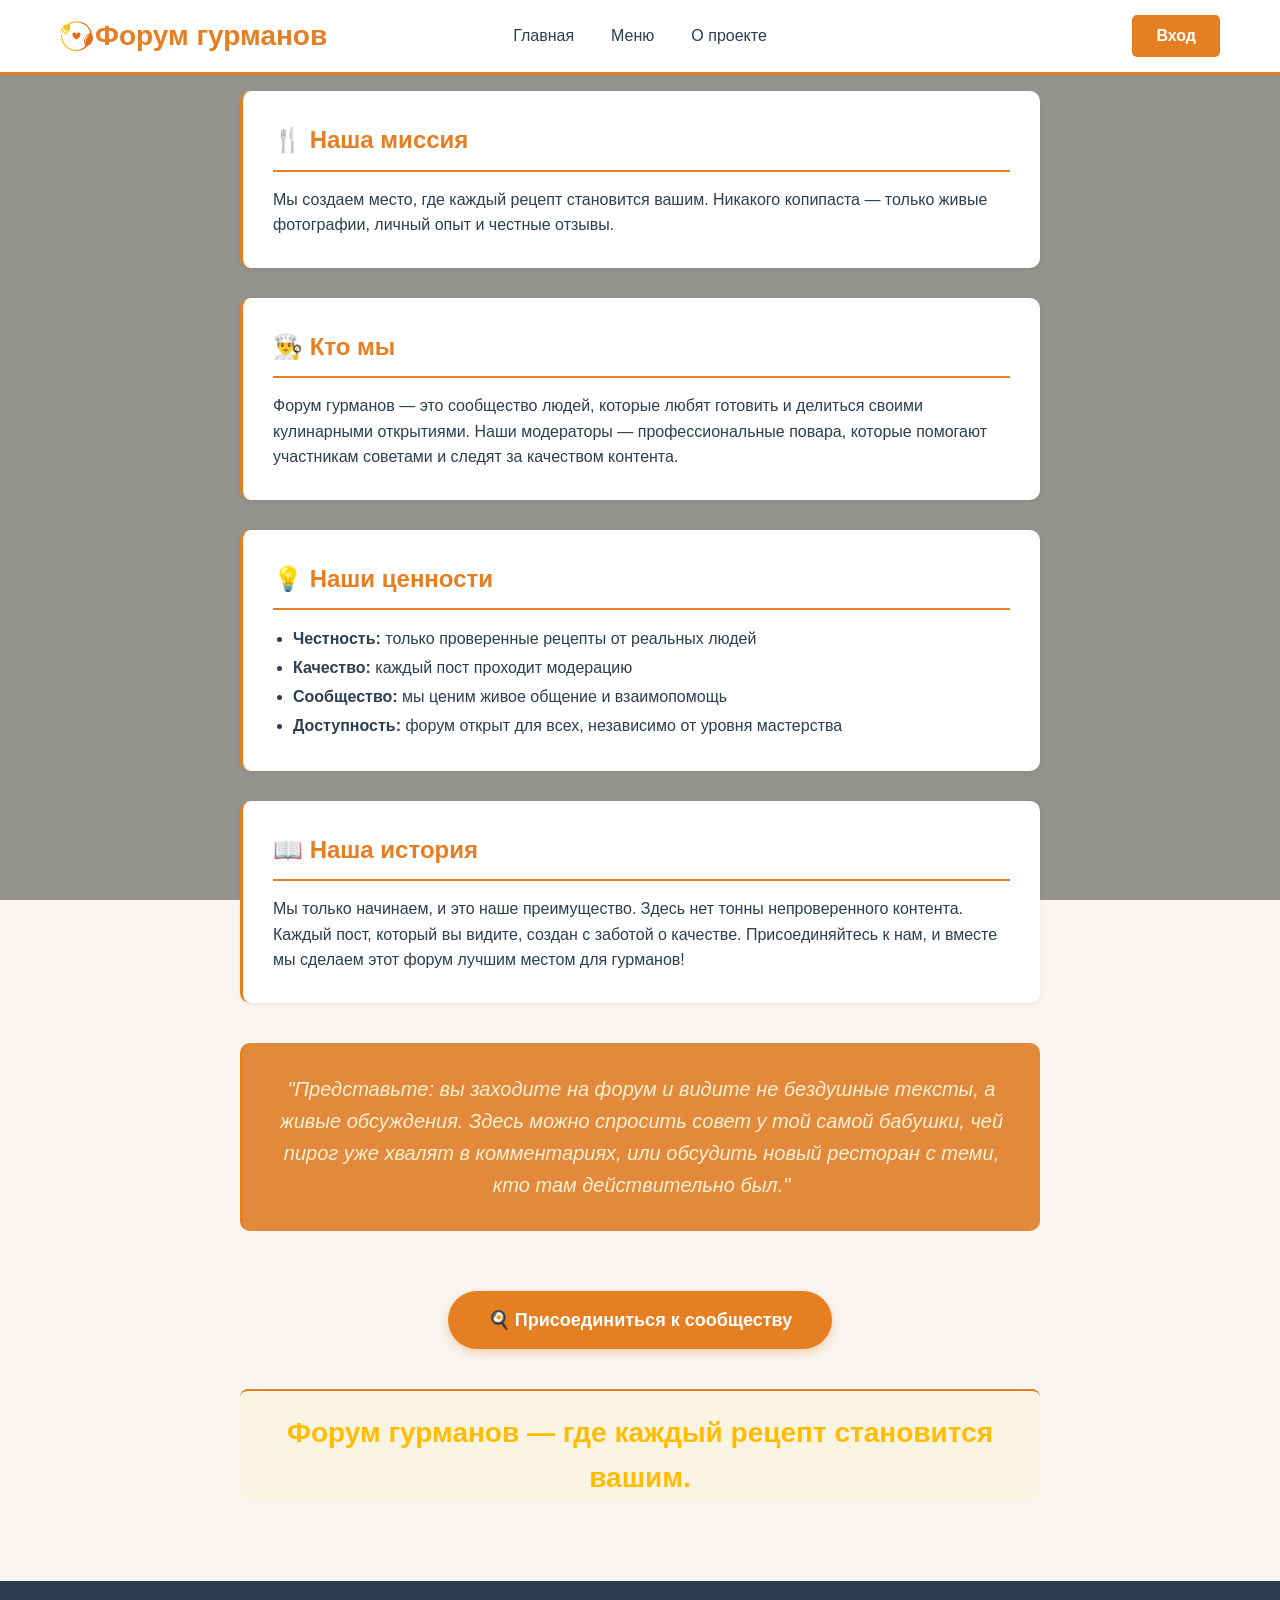
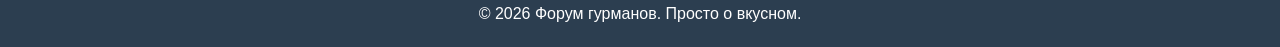
==== commit bf50a0a8: "updated" ====
--- a/about.html
+++ b/about.html
@@ -12,7 +12,7 @@
             <div class="header-content">
                 <!-- Логотип слева -->
                 <a href="index.html" class="logo">
-                    <img src="images/logo.jpg" width="34" height="34"><span>Форум гурманов</span>
+                    <span>Форум гурманов</span>
                 </a>
                 
                 <nav class="main-nav">
--- a/style.css
+++ b/style.css
@@ -5,11 +5,21 @@
     box-sizing: border-box;
 }
 
+html, body {
+    height: 100%;
+    margin: 0;
+    padding: 0;
+}
+
 body {
+    display: flex;
+    flex-direction: column;
+    min-height: 100vh;
     font-family: 'Segoe UI', Tahoma, Geneva, Verdana, sans-serif;
     background-color: #f8f5f0;
     color: #2c3e50;
     line-height: 1.6;
+<<<<<<< HEAD
     position: relative;
     margin: 0;
     background-image: url("images/Фон форум.jpg");
@@ -36,21 +46,38 @@
     inset: 0;
     background: rgba(0, 0, 0, 0.4); /* регулируешь яркость */
     z-index: -1;
+=======
+    padding-top: 80px; /* Отступ для фиксированной шапки */
+>>>>>>> 7c52803a4be4d2e4cc1117bdf971df9a97c0b365
 }
 
 .container {
     max-width: 1200px;
     margin: 0 auto;
     padding: 0 20px;
-    
-}
-
-/* ===== ШАПКА ===== */
+<<<<<<< HEAD
+    
+=======
+    width: 100%;
+>>>>>>> 7c52803a4be4d2e4cc1117bdf971df9a97c0b365
+}
+
+main {
+    flex: 1 0 auto;
+    width: 100%;
+}
+
+/* ===== ФИКСИРОВАННАЯ ШАПКА ===== */
 header {
     background-color: #fff;
     box-shadow: 0 2px 5px rgba(0,0,0,0.05);
     padding: 15px 0;
     border-bottom: 3px solid #e67e22;
+    position: fixed;
+    top: 0;
+    left: 0;
+    width: 100%;
+    z-index: 1000;
 }
 
 .header-content {
@@ -66,7 +93,7 @@
     align-items: center;
     gap: 8px; /* расстояние между логотипом и текстом */
     padding-left: 35px;          /* Ширина картинки + отступ */
-    background-image: url('images/logo-icon.png'); /* Путь к картинке */
+    background-image: url('images/logo.jpg'); /* Путь к картинке */
     background-size: contain;    /* Чтобы картинка не растягивалась */
     background-repeat: no-repeat;
     background-position: left center; /* Выравнивание по левому краю по центру */
@@ -121,9 +148,6 @@
     color: white;
 }
 
-.nav-link.active:hover {
-    background: #d35400;
-}
 
 /* Выпадающее меню ПО КЛИКУ */
 .dropdown {
@@ -232,6 +256,17 @@
     font-weight: bold;
 }
 
+/* ===== ПОДВАЛ (прижат к низу) ===== */
+footer {
+    background: #2c3e50;
+    color: #fff;
+    text-align: center;
+    padding: 20px 0;
+    flex-shrink: 0;
+    width: 100%;
+    margin-top: 40px;
+}
+
 /* ===== СТИЛИ ДЛЯ ПРОФИЛЯ ===== */
 .profile-header {
     background: #fff;
@@ -968,17 +1003,12 @@
     margin-top: 10px;
 }
 
-/* ===== ПОДВАЛ ===== */
-footer {
-    background: #2c3e50;
-    color: #fff;
-    text-align: center;
-    padding: 20px 0;
-    margin-top: 40px;
-}
-
 /* ===== АДАПТИВНОСТЬ ===== */
 @media (max-width: 768px) {
+    body {
+        padding-top: 120px; /* Больше отступ для мобильных */
+    }
+    
     .header-content {
         flex-direction: column;
         gap: 15px;
@@ -1050,6 +1080,10 @@
 }
 
 @media (max-width: 480px) {
+    body {
+        padding-top: 150px; /* Ещё больше для маленьких экранов */
+    }
+    
     .main-nav {
         flex-direction: column;
         width: 100%;
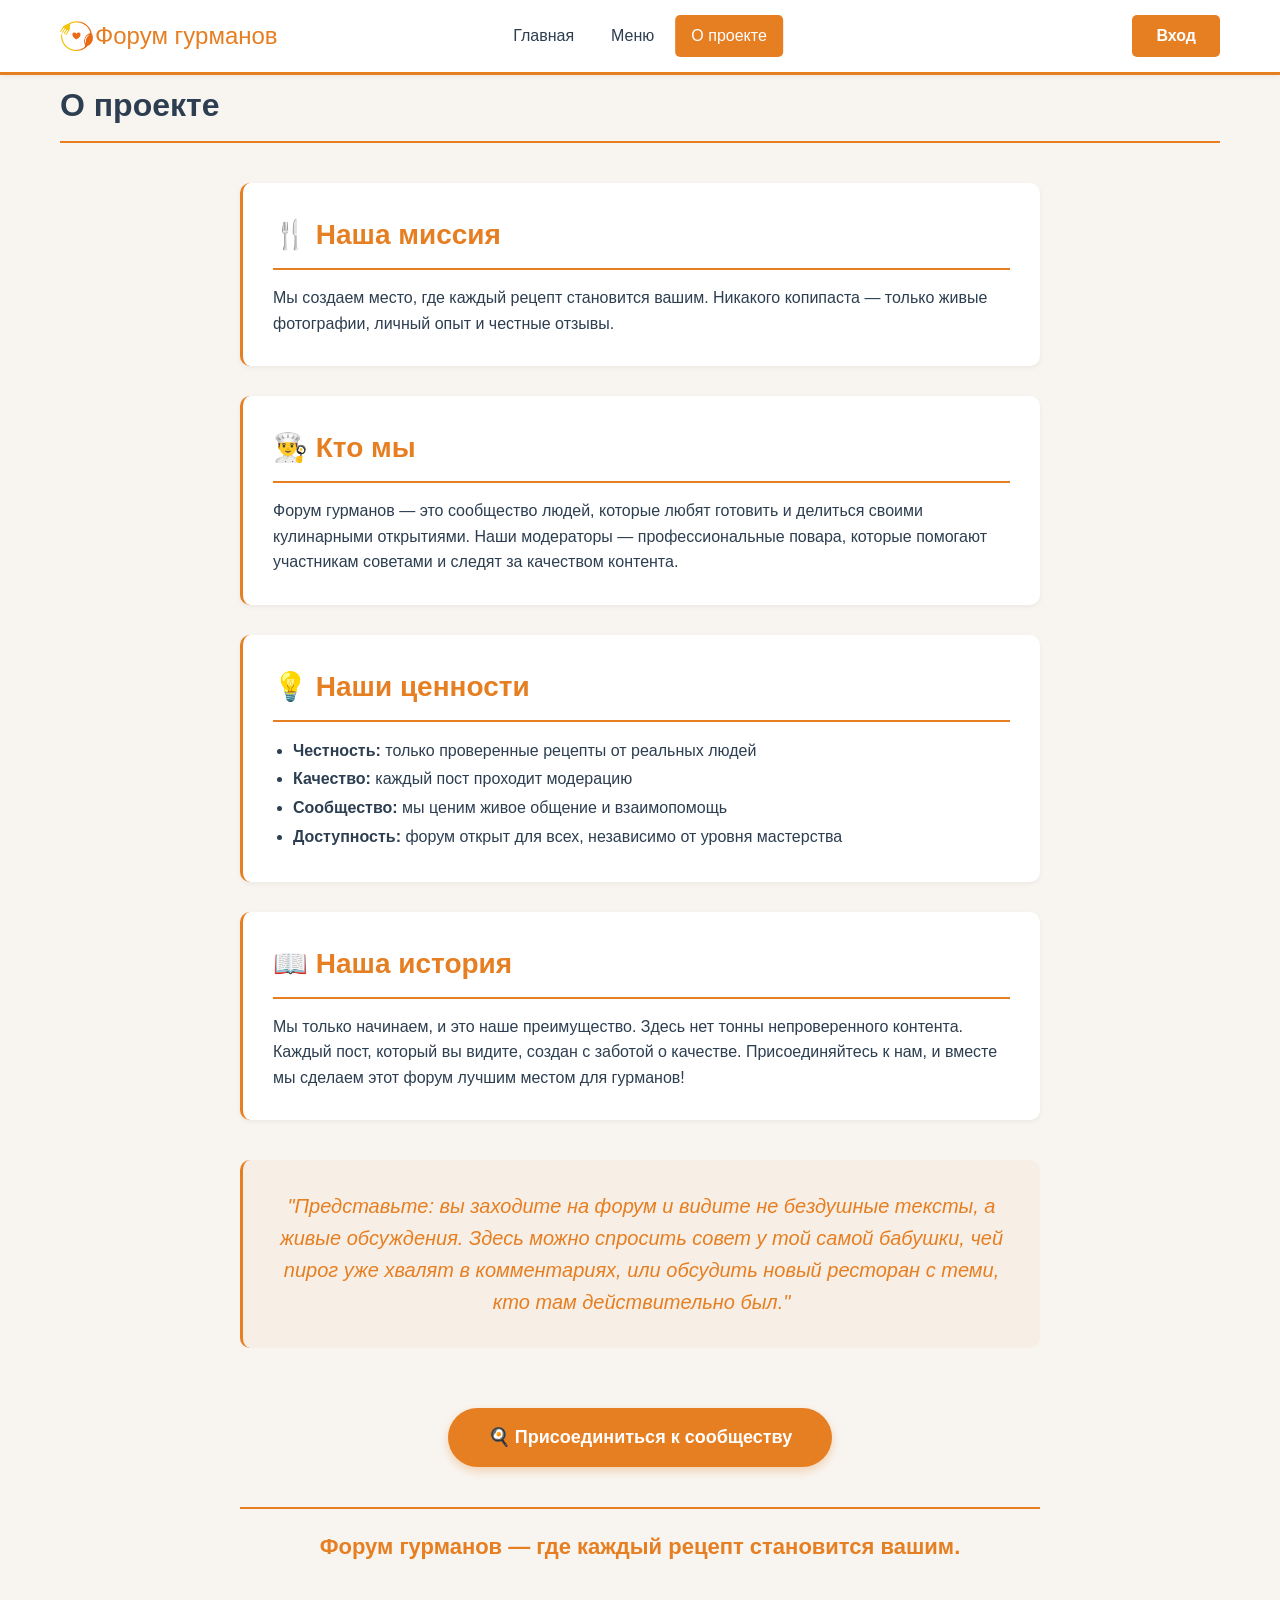
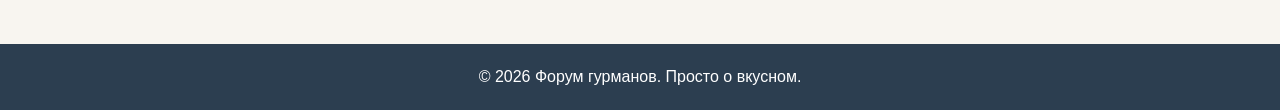
==== commit 5d7d8e29: "Changed" ====
--- a/about.html
+++ b/about.html
@@ -10,14 +10,9 @@
     <header>
         <div class="container">
             <div class="header-content">
-                <!-- Логотип слева -->
-                <a href="index.html" class="logo">
-                    <span>Форум гурманов</span>
-                </a>
-                
+                <a href="index.html" class="logo"> Форум гурманов</a>
                 <nav class="main-nav">
                     <a href="index.html" class="nav-link">Главная</a>
-                    
                     <div class="dropdown">
                         <button class="nav-link dropbtn" id="menuBtn">Меню</button>
                         <div class="dropdown-content" id="menuDropdown">
@@ -45,10 +40,8 @@
                             </div>
                         </div>
                     </div>
-                    
-                    <a href="about.html" class="nav-link">О проекте</a>
+                    <a href="about.html" class="nav-link active">О проекте</a>
                 </nav>
-                
                 <div class="auth-section">
                     <a href="login.html" class="auth-btn" id="authBtn">Вход</a>
                 </div>
@@ -58,42 +51,35 @@
 
     <main class="container">
         <h1>О проекте</h1>
-        
         <div class="about-section">
             <div class="about-card">
                 <h2>🍴 Наша миссия</h2>
                 <p>Мы создаем место, где каждый рецепт становится вашим. Никакого копипаста — только живые фотографии, личный опыт и честные отзывы.</p>
             </div>
-            
             <div class="about-card">
                 <h2>👨‍🍳 Кто мы</h2>
                 <p>Форум гурманов — это сообщество людей, которые любят готовить и делиться своими кулинарными открытиями. Наши модераторы — профессиональные повара, которые помогают участникам советами и следят за качеством контента.</p>
             </div>
-            
             <div class="about-card">
                 <h2>💡 Наши ценности</h2>
-                <ul style="margin-left: 20px; line-height: 1.8;">
+                <ul>
                     <li><strong>Честность:</strong> только проверенные рецепты от реальных людей</li>
                     <li><strong>Качество:</strong> каждый пост проходит модерацию</li>
                     <li><strong>Сообщество:</strong> мы ценим живое общение и взаимопомощь</li>
                     <li><strong>Доступность:</strong> форум открыт для всех, независимо от уровня мастерства</li>
                 </ul>
             </div>
-            
             <div class="about-card">
                 <h2>📖 Наша история</h2>
                 <p>Мы только начинаем, и это наше преимущество. Здесь нет тонны непроверенного контента. Каждый пост, который вы видите, создан с заботой о качестве. Присоединяйтесь к нам, и вместе мы сделаем этот форум лучшим местом для гурманов!</p>
             </div>
-            
             <div class="about-quote">
                 "Представьте: вы заходите на форум и видите не бездушные тексты, а живые обсуждения. Здесь можно спросить совет у той самой бабушки, чей пирог уже хвалят в комментариях, или обсудить новый ресторан с теми, кто там действительно был."
             </div>
-            
-            <div style="text-align: center; margin-top: 40px;">
+            <div class="text-center mt-40">
                 <a href="login.html?tab=register" class="hero-cta">🍳 Присоединиться к сообществу</a>
             </div>
-            
-            <div class="echo-phrase" style="margin-top: 40px;">
+            <div class="echo-phrase mt-40">
                 Форум гурманов — где каждый рецепт становится вашим.
             </div>
         </div>
@@ -106,35 +92,28 @@
     </footer>
 
     <script>
-        // Выпадающее меню
         document.addEventListener('DOMContentLoaded', function() {
             const menuBtn = document.getElementById('menuBtn');
             const menuDropdown = document.getElementById('menuDropdown');
-            
             if (menuBtn && menuDropdown) {
                 menuBtn.addEventListener('click', function(e) {
                     e.stopPropagation();
                     menuDropdown.classList.toggle('show');
                 });
-                
                 document.addEventListener('click', function(e) {
                     if (!menuBtn.contains(e.target) && !menuDropdown.contains(e.target)) {
                         menuDropdown.classList.remove('show');
                     }
                 });
-                
                 menuDropdown.addEventListener('click', function(e) {
                     e.stopPropagation();
                 });
             }
         });
-
-        // Обновление кнопки авторизации
         function updateAuthButton() {
             const authBtn = document.getElementById('authBtn');
             const isLoggedIn = localStorage.getItem('userLoggedIn') === 'true';
             const username = localStorage.getItem('username') || 'Елена_повар';
-
             if (isLoggedIn) {
                 authBtn.innerHTML = `<span class="user-avatar">${username.charAt(0)}</span> ${username}`;
                 authBtn.href = 'profile.html';
@@ -145,7 +124,6 @@
                 authBtn.classList.remove('user-profile-btn');
             }
         }
-
         updateAuthButton();
     </script>
 </body>
--- a/style.css
+++ b/style.css
@@ -19,47 +19,14 @@
     background-color: #f8f5f0;
     color: #2c3e50;
     line-height: 1.6;
-<<<<<<< HEAD
-    position: relative;
-    margin: 0;
-    background-image: url("images/Фон форум.jpg");
-    background-size: cover;
-    background-position: center;
-    background-repeat: no-repeat;
-    background-attachment: fixed; /* необязательно, но красиво */
-}
-
-body::before {
-    content: "";
-    position: fixed; /* важно — покрывает весь экран */
-    inset: 0;
-    background-image: url("images/bg.jpg");
-    background-size: cover;
-    background-position: center;
-    z-index: -1; /* отправляет фон назад */
-}
-
-/* затемнение */
-body::after {
-    content: "";
-    position: fixed;
-    inset: 0;
-    background: rgba(0, 0, 0, 0.4); /* регулируешь яркость */
-    z-index: -1;
-=======
-    padding-top: 80px; /* Отступ для фиксированной шапки */
->>>>>>> 7c52803a4be4d2e4cc1117bdf971df9a97c0b365
+    padding-top: 80px;
 }
 
 .container {
     max-width: 1200px;
     margin: 0 auto;
     padding: 0 20px;
-<<<<<<< HEAD
-    
-=======
     width: 100%;
->>>>>>> 7c52803a4be4d2e4cc1117bdf971df9a97c0b365
 }
 
 main {
@@ -87,35 +54,20 @@
     position: relative;
 }
 
-/* Логотип слева */
 .logo {
-    display: flex;
-    align-items: center;
-    gap: 8px; /* расстояние между логотипом и текстом */
-    padding-left: 35px;          /* Ширина картинки + отступ */
-    background-image: url('images/logo.jpg'); /* Путь к картинке */
-    background-size: contain;    /* Чтобы картинка не растягивалась */
+    display: inline-block;
+    padding-left: 35px;
+    background-image: url('images/logo.jpg');
+    background-size: contain;
     background-repeat: no-repeat;
-    background-position: left center; /* Выравнивание по левому краю по центру */
-    line-height: 30px;            /* Высота строки, чтобы текст был по центру картинки */
-    height: 30px;                 /* Явная высота */
+    background-position: left center;
+    line-height: 30px;
+    height: 30px;
     font-size: 24px;
     color: #e67e22;
     text-decoration: none;
-    
-}
-
-.logo img {
-    display: block;
-
-}
-
-.logo span {
-    font-size: 28px;
-    font-weight: bold;
-}
-
-/* Навигация по центру */
+}
+
 .main-nav {
     display: flex;
     align-items: center;
@@ -148,8 +100,10 @@
     color: white;
 }
 
-
-/* Выпадающее меню ПО КЛИКУ */
+.nav-link.active:hover {
+    background: #d35400;
+}
+
 .dropdown {
     position: relative;
 }
@@ -202,7 +156,6 @@
     padding-left: 5px;
 }
 
-/* Кнопка входа/профиля справа */
 .auth-section {
     margin-left: auto;
 }
@@ -226,7 +179,6 @@
     background: #d35400;
 }
 
-/* Стили для кнопки профиля пользователя */
 .user-profile-btn {
     display: flex !important;
     align-items: center;
@@ -256,7 +208,7 @@
     font-weight: bold;
 }
 
-/* ===== ПОДВАЛ (прижат к низу) ===== */
+/* ===== ПОДВАЛ ===== */
 footer {
     background: #2c3e50;
     color: #fff;
@@ -267,6 +219,123 @@
     margin-top: 40px;
 }
 
+/* ===== КАРТОЧКИ ===== */
+.card {
+    background: #fff;
+    border-radius: 8px;
+    padding: 20px;
+    margin-bottom: 20px;
+    box-shadow: 0 2px 5px rgba(0,0,0,0.05);
+    transition: transform 0.2s;
+}
+
+.card:hover {
+    transform: translateY(-2px);
+    box-shadow: 0 4px 10px rgba(0,0,0,0.1);
+}
+
+/* ===== ЗАГОЛОВКИ ===== */
+h1 {
+    font-size: 32px;
+    border-bottom: 2px solid #e67e22;
+    padding-bottom: 10px;
+    margin-bottom: 20px;
+    color: #2c3e50;
+}
+
+h2 {
+    font-size: 28px;
+    margin-bottom: 15px;
+    color: #2c3e50;
+}
+
+h3 {
+    font-size: 24px;
+    margin-bottom: 15px;
+    color: #2c3e50;
+}
+
+/* ===== КНОПКИ ===== */
+.btn {
+    display: inline-block;
+    background: #e67e22;
+    color: #fff;
+    padding: 10px 20px;
+    border-radius: 5px;
+    text-decoration: none;
+    border: none;
+    cursor: pointer;
+    font-size: 16px;
+}
+.btn:hover {
+    background: #d35400;
+}
+
+.btn-secondary {
+    background: #95a5a6;
+    color: white;
+    padding: 10px 20px;
+    border-radius: 5px;
+    text-decoration: none;
+    border: none;
+    cursor: pointer;
+    font-size: 16px;
+}
+.btn-secondary:hover {
+    background: #7f8c8d;
+}
+
+.btn-block {
+    width: 100%;
+}
+
+.btn-edit {
+    display: inline-block;
+    background: #95a5a6;
+    color: white;
+    padding: 12px 30px;
+    border-radius: 5px;
+    text-decoration: none;
+    margin-top: 20px;
+    transition: background 0.2s;
+}
+.btn-edit:hover {
+    background: #7f8c8d;
+}
+
+/* ===== ФОРМЫ ===== */
+.form-group {
+    margin-bottom: 20px;
+}
+.form-group label {
+    display: block;
+    margin-bottom: 5px;
+    font-weight: bold;
+    color: #2c3e50;
+}
+
+.form-control {
+    width: 100%;
+    padding: 10px;
+    border: 1px solid #ddd;
+    border-radius: 5px;
+    font-size: 16px;
+}
+.form-control:focus {
+    outline: none;
+    border-color: #e67e22;
+}
+
+.required-star {
+    color: #e67e22;
+}
+
+.hint {
+    font-size: 12px;
+    color: #7f8c8d;
+    margin-top: 5px;
+}
+
 /* ===== СТИЛИ ДЛЯ ПРОФИЛЯ ===== */
 .profile-header {
     background: #fff;
@@ -292,19 +361,26 @@
     font-size: 60px;
     font-weight: bold;
     box-shadow: 0 5px 15px rgba(230, 126, 34, 0.3);
+    overflow: hidden;
+    flex-shrink: 0;
+}
+
+.profile-avatar img {
+    width: 100%;
+    height: 100%;
+    object-fit: cover;
+    display: block;
 }
 
 .profile-info {
     flex: 1;
 }
-
 .profile-info h1 {
     font-size: 36px;
     margin-bottom: 5px;
     border-bottom: none;
     color: #2c3e50;
 }
-
 .profile-info .meta {
     color: #7f8c8d;
     margin-bottom: 20px;
@@ -338,7 +414,6 @@
     margin-top: 5px;
 }
 
-/* Вкладки профиля */
 .profile-tabs {
     display: flex;
     gap: 10px;
@@ -356,17 +431,15 @@
     transition: all 0.2s;
     font-weight: 500;
 }
-
 .tab:hover {
     background: #e0e0e0;
 }
-
 .tab.active {
     background: #e67e22;
     color: white;
 }
 
-/* Карточки постов */
+/* ===== КАРТОЧКИ ПОСТОВ ===== */
 .post-card {
     background: #fff;
     border-radius: 10px;
@@ -376,7 +449,6 @@
     transition: transform 0.2s;
     border: 1px solid #eee;
 }
-
 .post-card:hover {
     transform: translateY(-2px);
     box-shadow: 0 5px 15px rgba(0,0,0,0.1);
@@ -395,7 +467,6 @@
     text-decoration: none;
     font-weight: bold;
 }
-
 .post-title:hover {
     color: #e67e22;
 }
@@ -423,6 +494,7 @@
     color: #7f8c8d;
     font-size: 14px;
     margin-bottom: 15px;
+    flex-wrap: wrap;
 }
 
 .post-excerpt {
@@ -435,6 +507,7 @@
     display: flex;
     gap: 10px;
     flex-wrap: wrap;
+    margin-top: 10px;
 }
 
 .tag {
@@ -445,7 +518,6 @@
     color: #2c3e50;
     text-decoration: none;
 }
-
 .tag:hover {
     background: #e67e22;
     color: white;
@@ -471,18 +543,16 @@
     display: flex;
     gap: 15px;
 }
-
 .post-actions a {
     color: #7f8c8d;
     text-decoration: none;
     font-size: 14px;
 }
-
 .post-actions a:hover {
     color: #e67e22;
 }
 
-/* Комментарии в профиле */
+/* ===== КОММЕНТАРИИ ===== */
 .comment-item {
     background: #f9f9f9;
     border-left: 3px solid #e67e22;
@@ -497,12 +567,17 @@
     margin-bottom: 10px;
     color: #7f8c8d;
     font-size: 14px;
+    flex-wrap: wrap;
+    gap: 10px;
 }
 
 .comment-post-link {
     color: #e67e22;
     text-decoration: none;
     font-weight: bold;
+}
+.comment-post-link:hover {
+    text-decoration: underline;
 }
 
 .comment-body {
@@ -522,27 +597,17 @@
     font-weight: bold;
 }
 
+.comment-actions {
+    display: flex;
+    gap: 15px;
+}
 .comment-actions a {
     color: #7f8c8d;
     text-decoration: none;
     font-size: 14px;
-    margin-left: 15px;
-}
-
-/* Кнопка редактирования профиля */
-.btn-edit {
-    display: inline-block;
-    background: #95a5a6;
-    color: white;
-    padding: 12px 30px;
-    border-radius: 5px;
-    text-decoration: none;
-    margin-top: 20px;
-    transition: background 0.2s;
-}
-
-.btn-edit:hover {
-    background: #7f8c8d;
+}
+.comment-actions a:hover {
+    color: #e67e22;
 }
 
 /* ===== СТИЛИ ДЛЯ РЕКЛАМНОГО ТЕКСТА ===== */
@@ -561,7 +626,6 @@
     margin-bottom: 20px;
     line-height: 1.3;
 }
-
 .hero-title span {
     color: #e67e22;
     border-bottom: 2px solid #e67e22;
@@ -573,7 +637,6 @@
     line-height: 1.8;
     color: #34495e;
 }
-
 .hero-content p {
     margin-bottom: 20px;
 }
@@ -602,7 +665,6 @@
     transition: transform 0.2s, box-shadow 0.2s;
     box-shadow: 0 4px 10px rgba(230, 126, 34, 0.3);
 }
-
 .hero-cta:hover {
     transform: translateY(-2px);
     box-shadow: 0 6px 15px rgba(230, 126, 34, 0.4);
@@ -624,14 +686,11 @@
 .echo-phrase {
     text-align: center;
     margin-top: 30px;
-    font-size: 28px;
-    color: #ffbc03;
+    font-size: 22px;
+    color: #e67e22;
     font-weight: bold;
     border-top: 2px solid #e67e22;
     padding-top: 20px;
-    background: #f9f0b542;
-    backdrop-filter: blur(5px);
-    border-radius: 8px;
 }
 
 /* ===== СТИЛИ ДЛЯ СТРАНИЦЫ "О ПРОЕКТЕ" ===== */
@@ -648,25 +707,49 @@
     box-shadow: 0 2px 5px rgba(0,0,0,0.05);
     border-left: 3px solid #e67e22;
 }
-
 .about-card h2 {
     margin-bottom: 15px;
     color: #e67e22;
     border-bottom: 2px solid #e67e22;
     padding-bottom: 10px;
+}
+.about-card ul {
+    margin-left: 20px;
+    line-height: 1.8;
 }
 
 .about-quote {
     font-style: italic;
     font-size: 20px;
-    color: #f7f0d2;
+    color: #e67e22;
     text-align: center;
     margin: 40px 0;
     padding: 30px;
-    background: rgba(223, 114, 20, 0.822);
-    backdrop-filter: blur(5px);
+    background: rgba(230, 126, 34, 0.05);
     border-radius: 10px;
     border-left: 3px solid #e67e22;
+}
+
+/* ===== СТИЛИ ДЛЯ СТРАНИЦЫ ТЕГОВ ===== */
+.tags-cloud {
+    display: flex;
+    flex-wrap: wrap;
+    gap: 10px;
+    margin: 40px 0;
+}
+
+.tag-cloud-item {
+    background: #f0f0f0;
+    padding: 8px 15px;
+    border-radius: 20px;
+    text-decoration: none;
+    color: #2c3e50;
+    transition: all 0.2s;
+}
+.tag-cloud-item:hover {
+    background: #e67e22;
+    color: white;
+    transform: translateY(-2px);
 }
 
 /* ===== СТИЛИ ДЛЯ ФОРМЫ НОВОГО ПОСТА ===== */
@@ -677,52 +760,15 @@
     box-shadow: 0 2px 5px rgba(0,0,0,0.05);
 }
 
-.form-group {
-    margin-bottom: 20px;
-}
-
-.form-group label {
-    display: block;
-    margin-bottom: 5px;
-    font-weight: bold;
-    color: #2c3e50;
-}
-
-.form-control {
-    width: 100%;
-    padding: 10px;
-    border: 1px solid #ddd;
-    border-radius: 5px;
-    font-size: 16px;
-}
-
-.form-control:focus {
-    outline: none;
-    border-color: #e67e22;
-}
-
-.required-star {
-    color: #e67e22;
-}
-
-.hint {
-    font-size: 12px;
-    color: #7f8c8d;
-    margin-top: 5px;
-}
-
 .popular-tags {
     margin-bottom: 20px;
 }
-
 .popular-tags span {
     font-size: 14px;
     color: #7f8c8d;
     margin-right: 10px;
 }
-
-.tag-link {
-    display: inline-block;
+.popular-tags .tag-link {
     background: #f0f0f0;
     padding: 3px 8px;
     border-radius: 3px;
@@ -732,8 +778,7 @@
     text-decoration: none;
     cursor: pointer;
 }
-
-.tag-link:hover {
+.popular-tags .tag-link:hover {
     background: #e67e22;
     color: white;
 }
@@ -742,37 +787,6 @@
     display: flex;
     gap: 15px;
     flex-wrap: wrap;
-}
-
-.btn {
-    display: inline-block;
-    background: #e67e22;
-    color: white;
-    padding: 10px 20px;
-    border-radius: 5px;
-    text-decoration: none;
-    border: none;
-    cursor: pointer;
-    font-size: 16px;
-}
-
-.btn:hover {
-    background: #d35400;
-}
-
-.btn-secondary {
-    background: #95a5a6;
-    color: white;
-    padding: 10px 20px;
-    border-radius: 5px;
-    text-decoration: none;
-    border: none;
-    cursor: pointer;
-    font-size: 16px;
-}
-
-.btn-secondary:hover {
-    background: #7f8c8d;
 }
 
 .tips-card {
@@ -781,17 +795,49 @@
     padding: 20px;
     margin-top: 30px;
 }
-
 .tips-card h3 {
     color: #e67e22;
     margin-bottom: 15px;
 }
-
 .tips-card ul {
     margin-left: 20px;
     line-height: 1.8;
 }
 
+/* ===== СТИЛИ ДЛЯ ПОДКАТЕГОРИЙ ===== */
+.subcategory-group {
+    margin-top: 15px;
+    padding: 15px;
+    background: #f8f5f0;
+    border-radius: 8px;
+    border-left: 3px solid #e67e22;
+}
+.subcategory-group label:first-child {
+    display: block;
+    margin-bottom: 10px;
+    font-weight: bold;
+    color: #e67e22;
+}
+
+.subcategory-options {
+    display: flex;
+    flex-wrap: wrap;
+    gap: 15px;
+}
+
+.subcategory-option {
+    flex: 1 1 calc(50% - 15px);
+    min-width: 200px;
+}
+.subcategory-option input[type="radio"] {
+    margin-right: 8px;
+}
+.subcategory-option label {
+    display: inline;
+    font-weight: normal;
+    color: #2c3e50;
+}
+
 /* ===== СТИЛИ ДЛЯ СПИСКА ТЕМ ===== */
 .sort-buttons {
     display: flex;
@@ -808,11 +854,9 @@
     text-decoration: none;
     transition: background 0.2s;
 }
-
 .sort-btn:hover {
     background: #7f8c8d;
 }
-
 .sort-btn.active {
     background: #e67e22;
 }
@@ -836,57 +880,6 @@
     display: flex;
     align-items: center;
     gap: 5px;
-}
-
-/* Пагинация */
-.pagination {
-    display: flex;
-    justify-content: center;
-    gap: 10px;
-    margin-top: 30px;
-    flex-wrap: wrap;
-}
-
-.page-link {
-    padding: 8px 12px;
-    background: #fff;
-    border-radius: 5px;
-    text-decoration: none;
-    color: #2c3e50;
-    border: 1px solid #ddd;
-}
-
-.page-link.active {
-    background: #e67e22;
-    color: white;
-    border: none;
-}
-
-/* Пост в списке */
-.post-item {
-    background: #fff;
-    border-radius: 10px;
-    padding: 20px;
-    margin-bottom: 20px;
-    box-shadow: 0 2px 5px rgba(0,0,0,0.05);
-    transition: transform 0.2s;
-    border: 1px solid #eee;
-}
-
-.post-item:hover {
-    transform: translateY(-2px);
-    box-shadow: 0 5px 15px rgba(0,0,0,0.1);
-}
-
-.post-title-link {
-    font-size: 20px;
-    color: #2c3e50;
-    text-decoration: none;
-    font-weight: bold;
-}
-
-.post-title-link:hover {
-    color: #e67e22;
 }
 
 /* ===== СТИЛИ ДЛЯ ПРОСМОТРА ПОСТА ===== */
@@ -917,12 +910,10 @@
     margin-bottom: 30px;
     line-height: 1.8;
 }
-
 .post-content h3 {
     margin: 20px 0 10px;
     color: #e67e22;
 }
-
 .post-content ul {
     margin-left: 20px;
     margin-bottom: 20px;
@@ -946,12 +937,11 @@
     cursor: pointer;
     font-size: 14px;
 }
-
 .action-btn:hover {
     background: #7f8c8d;
 }
 
-/* Комментарии */
+/* ===== КОММЕНТАРИИ ===== */
 .comments-section {
     background: #fff;
     border-radius: 10px;
@@ -964,7 +954,29 @@
     margin-top: 20px;
 }
 
-/* Похожие посты */
+.comment-likes-btn {
+    background: none;
+    border: none;
+    color: #7f8c8d;
+    cursor: pointer;
+    font-size: 14px;
+}
+.comment-likes-btn:hover {
+    color: #e67e22;
+}
+
+.comment-reply-btn {
+    background: none;
+    border: none;
+    color: #7f8c8d;
+    cursor: pointer;
+    font-size: 14px;
+}
+.comment-reply-btn:hover {
+    color: #e67e22;
+}
+
+/* ===== ПОХОЖИЕ ПОСТЫ ===== */
 .related-posts {
     background: #fff;
     border-radius: 10px;
@@ -984,29 +996,357 @@
     padding: 15px;
     border-radius: 5px;
 }
-
+.related-item h4 {
+    margin-bottom: 10px;
+}
 .related-title {
     text-decoration: none;
     color: #2c3e50;
     font-weight: bold;
 }
-
 .related-title:hover {
     color: #e67e22;
 }
-
 .related-meta {
     display: flex;
     gap: 10px;
     color: #7f8c8d;
     font-size: 12px;
     margin-top: 10px;
+}
+
+/* ===== ПАГИНАЦИЯ ===== */
+.pagination {
+    display: flex;
+    justify-content: center;
+    gap: 10px;
+    margin-top: 30px;
+    flex-wrap: wrap;
+}
+
+.page-link {
+    padding: 8px 12px;
+    background: #fff;
+    border-radius: 5px;
+    text-decoration: none;
+    color: #2c3e50;
+    border: 1px solid #ddd;
+}
+.page-link.active {
+    background: #e67e22;
+    color: white;
+    border: none;
+}
+
+/* ===== ПОСТ В СПИСКЕ ===== */
+.post-item {
+    background: #fff;
+    border-radius: 10px;
+    padding: 20px;
+    margin-bottom: 20px;
+    box-shadow: 0 2px 5px rgba(0,0,0,0.05);
+    transition: transform 0.2s;
+    border: 1px solid #eee;
+}
+.post-item:hover {
+    transform: translateY(-2px);
+    box-shadow: 0 5px 15px rgba(0,0,0,0.1);
+}
+.post-item .post-title-link {
+    text-decoration: none;
+    color: #2c3e50;
+    font-size: 20px;
+    font-weight: bold;
+}
+.post-item .post-title-link:hover {
+    color: #e67e22;
+}
+.post-item .post-meta {
+    color: #7f8c8d;
+    margin-bottom: 10px;
+    font-size: 14px;
+}
+.post-item .post-author {
+    color: #e67e22;
+    text-decoration: none;
+}
+.post-item .post-author:hover {
+    text-decoration: underline;
+}
+.post-item .post-excerpt {
+    margin-bottom: 10px;
+}
+.post-item .post-stats {
+    text-align: right;
+    color: #7f8c8d;
+    font-size: 14px;
+    min-width: 80px;
+}
+.post-item .post-tags {
+    margin-top: 10px;
+}
+.post-item .post-tags .tag {
+    background: #f0f0f0;
+    padding: 3px 10px;
+    border-radius: 15px;
+    font-size: 12px;
+    color: #2c3e50;
+    text-decoration: none;
+}
+.post-item .post-tags .tag:hover {
+    background: #e67e22;
+    color: white;
+}
+
+/* ===== ДЕМО-СТИЛИ ===== */
+.demo-notice {
+    background: #fff3cd;
+    border: 1px solid #ffeeba;
+    color: #856404;
+    padding: 15px 20px;
+    border-radius: 8px;
+    margin-bottom: 20px;
+    display: flex;
+    align-items: center;
+    gap: 10px;
+}
+.demo-notice svg {
+    width: 24px;
+    height: 24px;
+    fill: #856404;
+}
+
+.demo-post {
+    position: relative;
+    overflow: hidden;
+}
+.demo-post::after {
+    content: "ДЕМО";
+    position: absolute;
+    top: 10px;
+    right: -30px;
+    background: #e67e22;
+    color: white;
+    padding: 5px 30px;
+    font-size: 12px;
+    font-weight: bold;
+    transform: rotate(45deg);
+    opacity: 0.8;
+}
+
+.demo-comment {
+    position: relative;
+}
+.demo-comment::before {
+    content: "⚡ Демо-данные";
+    position: absolute;
+    top: -10px;
+    right: 10px;
+    background: #e67e22;
+    color: white;
+    padding: 3px 10px;
+    border-radius: 15px;
+    font-size: 10px;
+    font-weight: bold;
+    opacity: 0.8;
+}
+
+.demo-badge {
+    display: inline-block;
+    background: #e67e22;
+    color: white;
+    padding: 3px 8px;
+    border-radius: 15px;
+    font-size: 10px;
+    font-weight: bold;
+    margin-left: 10px;
+    vertical-align: middle;
+}
+
+/* ===== МОДАЛЬНЫЕ ОКНА ===== */
+.modal-overlay {
+    display: none;
+    position: fixed;
+    top: 0;
+    left: 0;
+    width: 100%;
+    height: 100%;
+    background: rgba(0,0,0,0.5);
+    z-index: 1000;
+}
+
+.modal-container {
+    position: absolute;
+    top: 50%;
+    left: 50%;
+    transform: translate(-50%, -50%);
+    background: #fff;
+    padding: 30px;
+    border-radius: 10px;
+    max-width: 400px;
+    width: 90%;
+    box-shadow: 0 5px 20px rgba(0,0,0,0.2);
+}
+
+.modal-close {
+    position: absolute;
+    top: 10px;
+    right: 15px;
+    background: none;
+    border: none;
+    font-size: 24px;
+    cursor: pointer;
+    color: #95a5a6;
+}
+.modal-close:hover {
+    color: #e67e22;
+}
+
+.modal-title {
+    text-align: center;
+    margin-bottom: 20px;
+    color: #e67e22;
+}
+
+.modal-hint {
+    text-align: center;
+    margin-top: 20px;
+    font-size: 12px;
+    color: #7f8c8d;
+}
+
+/* ===== СТИЛИ ДЛЯ СТРАНИЦЫ ВХОДА ===== */
+.login-container {
+    max-width: 400px;
+    margin: 40px auto;
+}
+
+.tabs-container {
+    display: flex;
+    margin-bottom: 20px;
+    border-bottom: 2px solid #eee;
+}
+
+.tab-login {
+    flex: 1;
+    text-align: center;
+    padding: 10px;
+    background: #e67e22;
+    color: #fff;
+    text-decoration: none;
+    border-radius: 5px 5px 0 0;
+}
+
+.tab-register {
+    flex: 1;
+    text-align: center;
+    padding: 10px;
+    background: #f0f0f0;
+    color: #2c3e50;
+    text-decoration: none;
+    border-radius: 5px 5px 0 0;
+}
+
+.tab-login.active {
+    background: #e67e22;
+    color: #fff;
+}
+
+.tab-register.active {
+    background: #e67e22;
+    color: #fff;
+}
+
+.forgot-link {
+    color: #7f8c8d;
+    font-size: 14px;
+    text-decoration: none;
+}
+.forgot-link:hover {
+    color: #e67e22;
+}
+
+.text-muted {
+    font-size: 14px;
+    color: #7f8c8d;
+}
+
+/* ===== ХЛЕБНЫЕ КРОШКИ ===== */
+.breadcrumbs {
+    margin-bottom: 20px;
+    color: #7f8c8d;
+}
+.breadcrumbs a {
+    color: #7f8c8d;
+    text-decoration: none;
+}
+.breadcrumbs a:hover {
+    color: #e67e22;
+}
+
+/* ===== УТИЛИТЫ ===== */
+.text-center {
+    text-align: center;
+}
+.text-right {
+    text-align: right;
+}
+.mt-10 {
+    margin-top: 10px;
+}
+.mt-20 {
+    margin-top: 20px;
+}
+.mt-30 {
+    margin-top: 30px;
+}
+.mt-40 {
+    margin-top: 40px;
+}
+.mb-10 {
+    margin-bottom: 10px;
+}
+.mb-20 {
+    margin-bottom: 20px;
+}
+.mb-30 {
+    margin-bottom: 30px;
+}
+.gap-10 {
+    gap: 10px;
+}
+.gap-15 {
+    gap: 15px;
+}
+.gap-20 {
+    gap: 20px;
+}
+.flex {
+    display: flex;
+}
+.flex-column {
+    flex-direction: column;
+}
+.flex-wrap {
+    flex-wrap: wrap;
+}
+.justify-between {
+    justify-content: space-between;
+}
+.align-center {
+    align-items: center;
+}
+.align-start {
+    align-items: start;
+}
+.w-100 {
+    width: 100%;
 }
 
 /* ===== АДАПТИВНОСТЬ ===== */
 @media (max-width: 768px) {
     body {
-        padding-top: 120px; /* Больше отступ для мобильных */
+        padding-top: 120px;
     }
     
     .header-content {
@@ -1081,7 +1421,7 @@
 
 @media (max-width: 480px) {
     body {
-        padding-top: 150px; /* Ещё больше для маленьких экранов */
+        padding-top: 150px;
     }
     
     .main-nav {
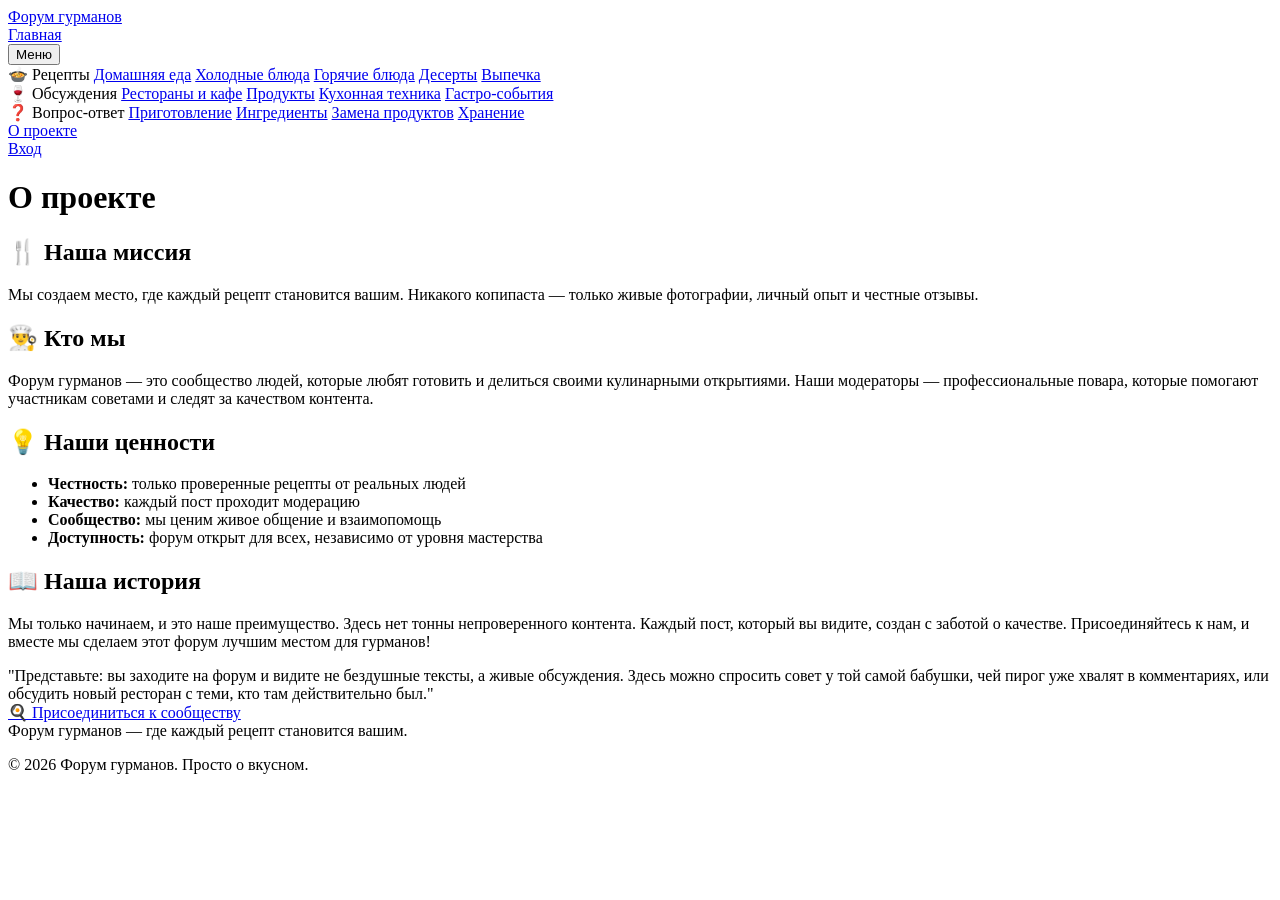
==== commit 72a245a1: "Changed" ====
--- a/about.html
+++ b/about.html
@@ -10,7 +10,11 @@
     <header>
         <div class="container">
             <div class="header-content">
-                <a href="index.html" class="logo"> Форум гурманов</a>
+                <!-- Логотип слева -->
+                <a href="index.html" class="logo">
+                    <span>Форум гурманов</span>
+                </a>
+                
                 <nav class="main-nav">
                     <a href="index.html" class="nav-link">Главная</a>
                     <div class="dropdown">
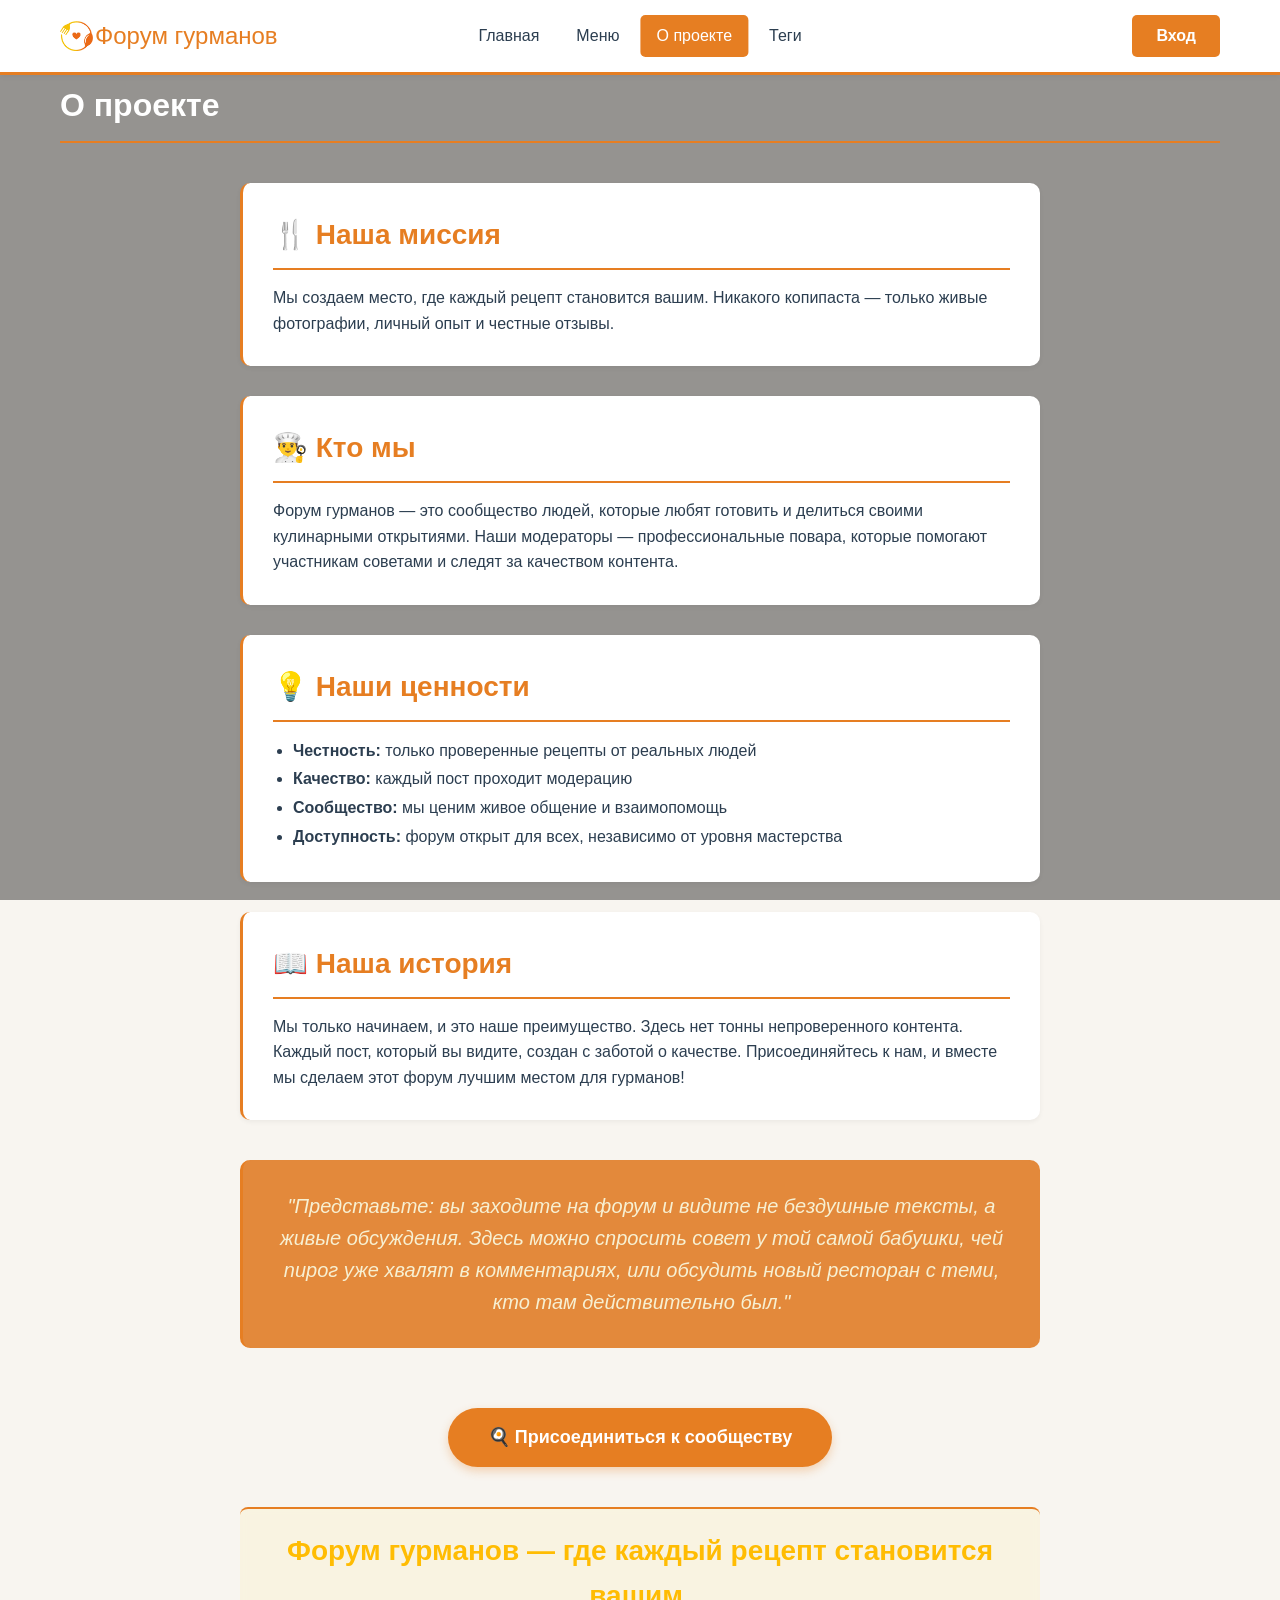
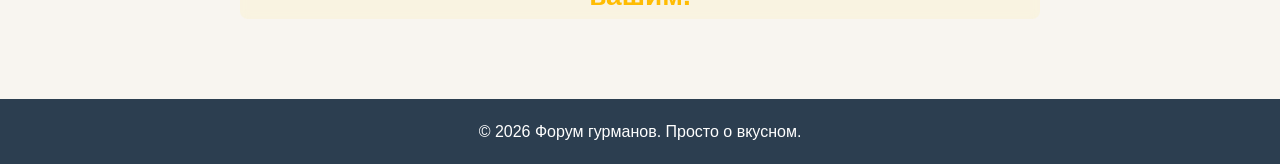
==== commit 8ccb455b: "changed" ====
--- a/about.html
+++ b/about.html
@@ -10,11 +10,7 @@
     <header>
         <div class="container">
             <div class="header-content">
-                <!-- Логотип слева -->
-                <a href="index.html" class="logo">
-                    <span>Форум гурманов</span>
-                </a>
-                
+                <a href="index.html" class="logo">Форум гурманов</a>
                 <nav class="main-nav">
                     <a href="index.html" class="nav-link">Главная</a>
                     <div class="dropdown">
@@ -42,9 +38,17 @@
                                 <a href="topics.html?category=qa&subcategory=substitutes">Замена продуктов</a>
                                 <a href="topics.html?category=qa&subcategory=storage">Хранение</a>
                             </div>
+                            <div class="dropdown-section">
+                                <span class="dropdown-section-title">🏷️ Теги</span>
+                                <a href="tags.html">Все теги</a>
+                                <a href="tag.html?id=пицца">#пицца</a>
+                                <a href="tag.html?id=паста">#паста</a>
+                                <a href="tag.html?id=десерт">#десерт</a>
+                            </div>
                         </div>
                     </div>
                     <a href="about.html" class="nav-link active">О проекте</a>
+                    <a href="tags.html" class="nav-link">Теги</a>
                 </nav>
                 <div class="auth-section">
                     <a href="login.html" class="auth-btn" id="authBtn">Вход</a>
--- a/style.css
+++ b/style.css
@@ -0,0 +1,1696 @@
+/* ===== ОСНОВНЫЕ СТИЛИ ===== */
+* {
+    margin: 0;
+    padding: 0;
+    box-sizing: border-box;
+}
+
+html, body {
+    height: 100%;
+    margin: 0;
+    padding: 0;
+}
+
+body {
+    display: flex;
+    flex-direction: column;
+    min-height: 100vh;
+    font-family: 'Segoe UI', Tahoma, Geneva, Verdana, sans-serif;
+    background-color: #f8f5f0;
+    color: #2c3e50;
+    line-height: 1.6;
+    padding-top: 80px;
+    background-image: url("images/Фон форум.jpg");
+    background-size: cover;
+    background-position: center;
+    background-repeat: no-repeat;
+    background-attachment: fixed;
+}
+
+body::before {
+    content: "";
+    position: fixed;
+    inset: 0;
+    background-image: url("images/bg.jpg");
+    background-size: cover;
+    background-position: center;
+    z-index: -1;
+}
+
+body::after {
+    content: "";
+    position: fixed;
+    inset: 0;
+    background: rgba(0, 0, 0, 0.4);
+    z-index: -1;
+}
+
+.container {
+    max-width: 1200px;
+    margin: 0 auto;
+    padding: 0 20px;
+    width: 100%;
+}
+
+main {
+    flex: 1 0 auto;
+    width: 100%;
+}
+
+/* ===== ФИКСИРОВАННАЯ ШАПКА ===== */
+header {
+    background-color: #fff;
+    box-shadow: 0 2px 5px rgba(0,0,0,0.05);
+    padding: 15px 0;
+    border-bottom: 3px solid #e67e22;
+    position: fixed;
+    top: 0;
+    left: 0;
+    width: 100%;
+    z-index: 1000;
+}
+
+.header-content {
+    display: flex;
+    justify-content: space-between;
+    align-items: center;
+    position: relative;
+}
+
+/* Логотип слева */
+.logo {
+    display: flex;
+    align-items: center;
+    gap: 8px;
+    padding-left: 35px;
+    background-image: url('images/logo.jpg');
+    background-size: contain;
+    background-repeat: no-repeat;
+    background-position: left center;
+    line-height: 30px;
+    height: 30px;
+    font-size: 24px;
+    color: #e67e22;
+    text-decoration: none;
+}
+
+.logo img {
+    display: block;
+}
+
+.logo span {
+    font-size: 28px;
+    font-weight: bold;
+}
+
+/* Навигация по центру */
+.main-nav {
+    display: flex;
+    align-items: center;
+    gap: 5px;
+    position: absolute;
+    left: 50%;
+    transform: translateX(-50%);
+}
+
+.nav-link {
+    color: #2c3e50;
+    text-decoration: none;
+    padding: 8px 16px;
+    border-radius: 5px;
+    transition: all 0.2s;
+    font-size: 16px;
+    background: none;
+    border: none;
+    cursor: pointer;
+    font-weight: 500;
+}
+
+.nav-link:hover {
+    background: #f0f0f0;
+    color: #e67e22;
+}
+
+.nav-link.active {
+    background: #e67e22;
+    color: white;
+}
+
+/* Выпадающее меню ПО КЛИКУ */
+.dropdown {
+    position: relative;
+}
+
+.dropdown-content {
+    display: none;
+    position: absolute;
+    top: 100%;
+    left: 0;
+    background-color: #fff;
+    min-width: 600px;
+    box-shadow: 0 8px 16px rgba(0,0,0,0.1);
+    border-radius: 8px;
+    padding: 20px;
+    z-index: 1000;
+    grid-template-columns: repeat(3, 1fr);
+    gap: 20px;
+    border: 1px solid #eee;
+    margin-top: 10px;
+}
+
+.dropdown-content.show {
+    display: grid;
+}
+
+.dropdown-section {
+    display: flex;
+    flex-direction: column;
+    gap: 8px;
+}
+
+.dropdown-section-title {
+    font-weight: bold;
+    color: #e67e22;
+    padding-bottom: 5px;
+    border-bottom: 1px solid #e67e22;
+    margin-bottom: 5px;
+}
+
+.dropdown-section a {
+    color: #2c3e50;
+    text-decoration: none;
+    padding: 5px 0;
+    font-size: 14px;
+    transition: color 0.2s;
+}
+
+.dropdown-section a:hover {
+    color: #e67e22;
+    padding-left: 5px;
+}
+
+/* Кнопка входа/профиля справа */
+.auth-section {
+    margin-left: auto;
+}
+
+.auth-btn {
+    background: #e67e22;
+    color: white;
+    text-decoration: none;
+    padding: 8px 24px;
+    border-radius: 5px;
+    font-weight: bold;
+    transition: background 0.2s;
+    white-space: nowrap;
+    border: none;
+    cursor: pointer;
+    font-size: 16px;
+    display: inline-block;
+}
+
+.auth-btn:hover {
+    background: #d35400;
+}
+
+/* Стили для кнопки профиля пользователя */
+.user-profile-btn {
+    display: flex !important;
+    align-items: center;
+    gap: 8px;
+    background: #f0f0f0 !important;
+    color: #2c3e50 !important;
+    padding: 4px 4px 4px 12px !important;
+    border-radius: 30px !important;
+    transition: all 0.2s;
+}
+
+.user-profile-btn:hover {
+    background: #e0e0e0 !important;
+    color: #e67e22 !important;
+}
+
+.user-avatar {
+    display: inline-flex;
+    align-items: center;
+    justify-content: center;
+    width: 32px;
+    height: 32px;
+    background: #e67e22;
+    color: white;
+    border-radius: 50%;
+    font-size: 16px;
+    font-weight: bold;
+}
+
+/* ===== ПОДВАЛ (прижат к низу) ===== */
+footer {
+    background: #2c3e50;
+    color: #fff;
+    text-align: center;
+    padding: 20px 0;
+    flex-shrink: 0;
+    width: 100%;
+    margin-top: 40px;
+}
+
+/* ===== КАРТОЧКИ ===== */
+.card {
+    background: #fff;
+    border-radius: 8px;
+    padding: 20px;
+    margin-bottom: 20px;
+    box-shadow: 0 2px 5px rgba(0,0,0,0.05);
+    transition: transform 0.2s;
+}
+
+.card:hover {
+    transform: translateY(-2px);
+    box-shadow: 0 4px 10px rgba(0,0,0,0.1);
+}
+
+/* ===== ЗАГОЛОВКИ ===== */
+h1 {
+    font-size: 32px;
+    border-bottom: 2px solid #e67e22;
+    padding-bottom: 10px;
+    margin-bottom: 20px;
+    color: #fff;
+}
+
+h2 {
+    font-size: 28px;
+    margin-bottom: 15px;
+    color: #fff;
+}
+
+h3 {
+    font-size: 24px;
+    margin-bottom: 15px;
+    color: #2c3e50;
+}
+
+/* ===== КНОПКИ ===== */
+.btn {
+    display: inline-block;
+    background: #e67e22;
+    color: #fff;
+    padding: 10px 20px;
+    border-radius: 5px;
+    text-decoration: none;
+    border: none;
+    cursor: pointer;
+    font-size: 16px;
+}
+.btn:hover {
+    background: #d35400;
+}
+
+.btn-secondary {
+    background: #95a5a6;
+    color: white;
+    padding: 10px 20px;
+    border-radius: 5px;
+    text-decoration: none;
+    border: none;
+    cursor: pointer;
+    font-size: 16px;
+}
+.btn-secondary:hover {
+    background: #7f8c8d;
+}
+
+.btn-block {
+    width: 100%;
+    display: block;
+    text-align: center;
+}
+
+.btn-edit {
+    display: inline-block;
+    background: #95a5a6;
+    color: white;
+    padding: 12px 30px;
+    border-radius: 5px;
+    text-decoration: none;
+    margin-top: 20px;
+    transition: background 0.2s;
+}
+.btn-edit:hover {
+    background: #7f8c8d;
+}
+
+/* ===== ФОРМЫ ===== */
+.form-group {
+    margin-bottom: 20px;
+}
+.form-group label {
+    display: block;
+    margin-bottom: 5px;
+    font-weight: bold;
+    color: #2c3e50;
+}
+
+.form-control {
+    width: 100%;
+    padding: 10px;
+    border: 1px solid #ddd;
+    border-radius: 5px;
+    font-size: 16px;
+}
+.form-control:focus {
+    outline: none;
+    border-color: #e67e22;
+}
+
+.required-star {
+    color: #e67e22;
+}
+
+.hint {
+    font-size: 12px;
+    color: #7f8c8d;
+    margin-top: 5px;
+}
+
+/* ===== СТИЛИ ДЛЯ ПРОФИЛЯ ===== */
+.profile-header {
+    background: #fff;
+    border-radius: 10px;
+    padding: 40px;
+    margin: 40px 0;
+    box-shadow: 0 2px 10px rgba(0,0,0,0.05);
+    display: flex;
+    gap: 40px;
+    align-items: center;
+    border-left: 5px solid #e67e22;
+}
+
+.profile-avatar {
+    width: 150px;
+    height: 150px;
+    background: linear-gradient(135deg, #e67e22, #d35400);
+    border-radius: 50%;
+    display: flex;
+    align-items: center;
+    justify-content: center;
+    color: white;
+    font-size: 60px;
+    font-weight: bold;
+    box-shadow: 0 5px 15px rgba(230, 126, 34, 0.3);
+    overflow: hidden;
+}
+
+.profile-avatar img {
+    width: 100%;
+    height: 100%;
+    object-fit: cover;
+    display: block;
+}
+
+.profile-info {
+    flex: 1;
+}
+.profile-info h1 {
+    font-size: 36px;
+    margin-bottom: 5px;
+    border-bottom: none;
+    color: #2c3e50;
+}
+.profile-info .meta {
+    color: #7f8c8d;
+    margin-bottom: 20px;
+    font-size: 16px;
+}
+
+.profile-extra {
+    margin-top: 20px;
+    padding-top: 20px;
+    border-top: 1px dashed #e67e22;
+}
+
+.profile-stats {
+    display: flex;
+    gap: 20px;
+    flex-wrap: wrap;
+}
+
+.stat-card {
+    background: #f8f5f0;
+    padding: 15px 25px;
+    border-radius: 10px;
+    text-align: center;
+    min-width: 120px;
+}
+
+.stat-value {
+    font-size: 28px;
+    font-weight: bold;
+    color: #e67e22;
+    display: block;
+}
+
+.stat-label {
+    font-size: 14px;
+    color: #7f8c8d;
+    margin-top: 5px;
+}
+
+.profile-tabs {
+    display: flex;
+    gap: 10px;
+    margin: 30px 0;
+    border-bottom: 2px solid #eee;
+    padding-bottom: 10px;
+}
+
+.tab {
+    padding: 10px 25px;
+    background: #f0f0f0;
+    color: #2c3e50;
+    border-radius: 5px 5px 0 0;
+    text-decoration: none;
+    transition: all 0.2s;
+    font-weight: 500;
+}
+.tab:hover {
+    background: #e0e0e0;
+}
+.tab.active {
+    background: #e67e22;
+    color: white;
+}
+
+/* ===== КАРТОЧКИ ПОСТОВ ===== */
+.post-card {
+    background: #fff;
+    border-radius: 10px;
+    padding: 20px;
+    margin-bottom: 20px;
+    box-shadow: 0 2px 5px rgba(0,0,0,0.05);
+    transition: transform 0.2s;
+    border: 1px solid #eee;
+}
+.post-card:hover {
+    transform: translateY(-2px);
+    box-shadow: 0 5px 15px rgba(0,0,0,0.1);
+}
+
+.post-header {
+    display: flex;
+    justify-content: space-between;
+    align-items: start;
+    margin-bottom: 15px;
+}
+
+.post-title {
+    font-size: 20px;
+    color: #2c3e50;
+    text-decoration: none;
+    font-weight: bold;
+}
+.post-title:hover {
+    color: #e67e22;
+}
+
+.post-status {
+    font-size: 12px;
+    padding: 3px 10px;
+    border-radius: 15px;
+    background: #f0f0f0;
+}
+
+.status-published {
+    color: #27ae60;
+    background: #e8f5e9;
+}
+
+.status-draft {
+    color: #f39c12;
+    background: #fff3e0;
+}
+
+.post-meta {
+    display: flex;
+    gap: 20px;
+    color: #7f8c8d;
+    font-size: 14px;
+    margin-bottom: 15px;
+    flex-wrap: wrap;
+}
+
+.post-excerpt {
+    color: #2c3e50;
+    margin-bottom: 15px;
+    line-height: 1.6;
+}
+
+.post-tags {
+    display: flex;
+    gap: 10px;
+    flex-wrap: wrap;
+    margin-top: 10px;
+}
+
+.tag {
+    background: #f0f0f0;
+    padding: 3px 10px;
+    border-radius: 15px;
+    font-size: 12px;
+    color: #2c3e50;
+    text-decoration: none;
+}
+.tag:hover {
+    background: #e67e22;
+    color: white;
+}
+
+.post-footer {
+    display: flex;
+    justify-content: space-between;
+    align-items: center;
+    margin-top: 15px;
+    padding-top: 15px;
+    border-top: 1px solid #eee;
+}
+
+.post-stats {
+    display: flex;
+    gap: 20px;
+    color: #7f8c8d;
+    font-size: 14px;
+}
+
+.post-actions {
+    display: flex;
+    gap: 15px;
+}
+.post-actions a {
+    color: #7f8c8d;
+    text-decoration: none;
+    font-size: 14px;
+}
+.post-actions a:hover {
+    color: #e67e22;
+}
+
+/* ===== КОММЕНТАРИИ ===== */
+.comment-item {
+    background: #f9f9f9;
+    border-left: 3px solid #e67e22;
+    padding: 20px;
+    margin-bottom: 15px;
+    border-radius: 0 10px 10px 0;
+}
+
+.comment-header {
+    display: flex;
+    justify-content: space-between;
+    margin-bottom: 10px;
+    color: #7f8c8d;
+    font-size: 14px;
+    flex-wrap: wrap;
+    gap: 10px;
+}
+
+.comment-post-link {
+    color: #e67e22;
+    text-decoration: none;
+    font-weight: bold;
+}
+.comment-post-link:hover {
+    text-decoration: underline;
+}
+
+.comment-body {
+    color: #2c3e50;
+    margin-bottom: 10px;
+    line-height: 1.6;
+}
+
+.comment-footer {
+    display: flex;
+    justify-content: space-between;
+    align-items: center;
+}
+
+.comment-likes {
+    color: #e67e22;
+    font-weight: bold;
+}
+
+.comment-actions {
+    display: flex;
+    gap: 15px;
+}
+.comment-actions a {
+    color: #7f8c8d;
+    text-decoration: none;
+    font-size: 14px;
+}
+.comment-actions a:hover {
+    color: #e67e22;
+}
+
+/* ===== СТИЛИ ДЛЯ РЕКЛАМНОГО ТЕКСТА ===== */
+.hero-section {
+    background: linear-gradient(135deg, #fff 0%, #f8f5f0 100%);
+    border-radius: 10px;
+    padding: 40px;
+    margin: 40px 0;
+    border-left: 5px solid #e67e22;
+    box-shadow: 0 4px 15px rgba(0,0,0,0.05);
+}
+
+.hero-title {
+    font-size: 36px;
+    color: #2c3e50;
+    margin-bottom: 20px;
+    line-height: 1.3;
+}
+.hero-title span {
+    color: #e67e22;
+    border-bottom: 2px solid #e67e22;
+    padding-bottom: 5px;
+}
+
+.hero-content {
+    font-size: 18px;
+    line-height: 1.8;
+    color: #34495e;
+}
+.hero-content p {
+    margin-bottom: 20px;
+}
+
+.hero-quote {
+    font-style: italic;
+    font-size: 20px;
+    color: #e67e22;
+    border-left: 3px solid #e67e22;
+    margin: 30px 0;
+    background: rgba(230, 126, 34, 0.05);
+    padding: 20px;
+    border-radius: 0 10px 10px 0;
+}
+
+.hero-cta {
+    display: inline-block;
+    background: #e67e22;
+    color: white;
+    padding: 15px 40px;
+    border-radius: 50px;
+    text-decoration: none;
+    font-weight: bold;
+    font-size: 18px;
+    margin-top: 20px;
+    transition: transform 0.2s, box-shadow 0.2s;
+    box-shadow: 0 4px 10px rgba(230, 126, 34, 0.3);
+}
+.hero-cta:hover {
+    transform: translateY(-2px);
+    box-shadow: 0 6px 15px rgba(230, 126, 34, 0.4);
+    background: #d35400;
+}
+
+.stats-badge {
+    display: inline-block;
+    background: white;
+    padding: 5px 15px;
+    border-radius: 20px;
+    color: #e67e22;
+    font-weight: bold;
+    margin-right: 10px;
+    margin-bottom: 10px;
+    box-shadow: 0 2px 5px rgba(0,0,0,0.05);
+}
+
+.echo-phrase {
+    text-align: center;
+    margin-top: 30px;
+    font-size: 28px;
+    color: #ffbc03;
+    font-weight: bold;
+    border-top: 2px solid #e67e22;
+    padding-top: 20px;
+    background: #f9f0b542;
+    backdrop-filter: blur(5px);
+    border-radius: 8px;
+}
+
+/* ===== СТИЛИ ДЛЯ СТРАНИЦЫ "О ПРОЕКТЕ" ===== */
+.about-section {
+    max-width: 800px;
+    margin: 40px auto;
+}
+
+.about-card {
+    background: #fff;
+    border-radius: 10px;
+    padding: 30px;
+    margin-bottom: 30px;
+    box-shadow: 0 2px 5px rgba(0,0,0,0.05);
+    border-left: 3px solid #e67e22;
+}
+.about-card h2 {
+    margin-bottom: 15px;
+    color: #e67e22;
+    border-bottom: 2px solid #e67e22;
+    padding-bottom: 10px;
+}
+.about-card ul {
+    margin-left: 20px;
+    line-height: 1.8;
+}
+
+.about-quote {
+    font-style: italic;
+    font-size: 20px;
+    color: #f7f0d2;
+    text-align: center;
+    margin: 40px 0;
+    padding: 30px;
+    background: rgba(223, 114, 20, 0.822);
+    backdrop-filter: blur(5px);
+    border-radius: 10px;
+    border-left: 3px solid #e67e22;
+}
+
+/* ===== СТИЛИ ДЛЯ ФОРМЫ НОВОГО ПОСТА ===== */
+.new-post-form {
+    background: #fff;
+    border-radius: 10px;
+    padding: 30px;
+    box-shadow: 0 2px 5px rgba(0,0,0,0.05);
+}
+
+.popular-tags {
+    margin-bottom: 20px;
+}
+.popular-tags span {
+    font-size: 14px;
+    color: #7f8c8d;
+    margin-right: 10px;
+}
+.popular-tags .tag-link {
+    background: #f0f0f0;
+    padding: 3px 8px;
+    border-radius: 3px;
+    font-size: 12px;
+    margin-right: 5px;
+    color: #2c3e50;
+    text-decoration: none;
+    cursor: pointer;
+}
+.popular-tags .tag-link:hover {
+    background: #e67e22;
+    color: white;
+}
+
+.form-buttons {
+    display: flex;
+    gap: 15px;
+    flex-wrap: wrap;
+}
+
+.tips-card {
+    background: #f8f5f0;
+    border-radius: 10px;
+    padding: 20px;
+    margin-top: 30px;
+}
+.tips-card h3 {
+    color: #e67e22;
+    margin-bottom: 15px;
+}
+.tips-card ul {
+    margin-left: 20px;
+    line-height: 1.8;
+}
+
+/* ===== СТИЛИ ДЛЯ ПОДКАТЕГОРИЙ ===== */
+.subcategory-group {
+    margin-top: 15px;
+    padding: 15px;
+    background: #f8f5f0;
+    border-radius: 8px;
+    border-left: 3px solid #e67e22;
+}
+.subcategory-group > label:first-child {
+    display: block;
+    margin-bottom: 10px;
+    font-weight: bold;
+    color: #e67e22;
+}
+
+.subcategory-options {
+    display: flex;
+    flex-wrap: wrap;
+    gap: 15px;
+}
+
+.subcategory-option {
+    flex: 1 1 calc(50% - 15px);
+    min-width: 200px;
+}
+.subcategory-option input[type="radio"] {
+    margin-right: 8px;
+}
+.subcategory-option label {
+    display: inline;
+    font-weight: normal;
+    color: #2c3e50;
+}
+
+/* ===== СТИЛИ ДЛЯ СПИСКА ТЕМ ===== */
+.sort-buttons {
+    display: flex;
+    gap: 10px;
+    margin-bottom: 20px;
+    flex-wrap: wrap;
+}
+
+.sort-btn {
+    background: #95a5a6;
+    color: white;
+    padding: 8px 16px;
+    border-radius: 5px;
+    text-decoration: none;
+    transition: background 0.2s;
+}
+.sort-btn:hover {
+    background: #7f8c8d;
+}
+.sort-btn.active {
+    background: #e67e22;
+}
+
+.status-filter {
+    display: flex;
+    gap: 15px;
+    margin-bottom: 20px;
+    padding: 10px;
+    background: #fff;
+    border-radius: 5px;
+    align-items: center;
+    flex-wrap: wrap;
+}
+
+.filter-label {
+    color: #7f8c8d;
+}
+
+.filter-radio {
+    display: flex;
+    align-items: center;
+    gap: 5px;
+}
+
+/* Пагинация */
+.pagination {
+    display: flex;
+    justify-content: center;
+    gap: 10px;
+    margin-top: 30px;
+    flex-wrap: wrap;
+}
+
+.page-link {
+    padding: 8px 12px;
+    background: #fff;
+    border-radius: 5px;
+    text-decoration: none;
+    color: #2c3e50;
+    border: 1px solid #ddd;
+}
+.page-link.active {
+    background: #e67e22;
+    color: white;
+    border: none;
+}
+
+/* Пост в списке */
+.post-item {
+    background: #fff;
+    border-radius: 10px;
+    padding: 20px;
+    margin-bottom: 20px;
+    box-shadow: 0 2px 5px rgba(0,0,0,0.05);
+    transition: transform 0.2s;
+    border: 1px solid #eee;
+}
+.post-item:hover {
+    transform: translateY(-2px);
+    box-shadow: 0 5px 15px rgba(0,0,0,0.1);
+}
+.post-item .post-title-link {
+    font-size: 20px;
+    color: #2c3e50;
+    text-decoration: none;
+    font-weight: bold;
+}
+.post-item .post-title-link:hover {
+    color: #e67e22;
+}
+.post-item .post-meta {
+    color: #7f8c8d;
+    margin-bottom: 10px;
+    font-size: 14px;
+}
+.post-item .post-author {
+    color: #e67e22;
+    text-decoration: none;
+}
+.post-item .post-author:hover {
+    text-decoration: underline;
+}
+.post-item .post-excerpt {
+    margin-bottom: 10px;
+}
+.post-item .post-stats {
+    text-align: right;
+    color: #7f8c8d;
+    font-size: 14px;
+    min-width: 80px;
+}
+.post-item .post-tags {
+    margin-top: 10px;
+}
+.post-item .post-tags .tag {
+    background: #f0f0f0;
+    padding: 3px 10px;
+    border-radius: 15px;
+    font-size: 12px;
+    color: #2c3e50;
+    text-decoration: none;
+}
+.post-item .post-tags .tag:hover {
+    background: #e67e22;
+    color: white;
+}
+
+/* ===== СТИЛИ ДЛЯ ПРОСМОТРА ПОСТА ===== */
+.post-container {
+    background: #fff;
+    border-radius: 10px;
+    padding: 30px;
+    margin-bottom: 30px;
+    box-shadow: 0 2px 5px rgba(0,0,0,0.05);
+}
+
+.post-title-main {
+    font-size: 32px;
+    margin-bottom: 0;
+    color: #2c3e50;
+}
+
+.post-info {
+    display: flex;
+    justify-content: space-between;
+    color: #7f8c8d;
+    margin-bottom: 20px;
+    flex-wrap: wrap;
+    gap: 15px;
+}
+
+.post-content {
+    margin-bottom: 30px;
+    line-height: 1.8;
+}
+.post-content h3 {
+    margin: 20px 0 10px;
+    color: #e67e22;
+}
+.post-content ul {
+    margin-left: 20px;
+    margin-bottom: 20px;
+}
+
+.post-actions {
+    display: flex;
+    gap: 15px;
+    flex-wrap: wrap;
+    border-top: 1px solid #eee;
+    padding-top: 20px;
+}
+
+.action-btn {
+    background: #95a5a6;
+    color: white;
+    padding: 8px 20px;
+    border-radius: 5px;
+    text-decoration: none;
+    border: none;
+    cursor: pointer;
+    font-size: 14px;
+}
+.action-btn:hover {
+    background: #7f8c8d;
+}
+
+/* Комментарии */
+.comments-section {
+    background: #fff;
+    border-radius: 10px;
+    padding: 30px;
+    margin-bottom: 30px;
+    box-shadow: 0 2px 5px rgba(0,0,0,0.05);
+}
+
+.comments-list {
+    margin-top: 20px;
+}
+
+/* Похожие посты */
+.related-posts {
+    background: #fff;
+    border-radius: 10px;
+    padding: 30px;
+    box-shadow: 0 2px 5px rgba(0,0,0,0.05);
+}
+
+.related-grid {
+    display: grid;
+    grid-template-columns: repeat(auto-fill, minmax(250px, 1fr));
+    gap: 20px;
+    margin-top: 20px;
+}
+
+.related-item {
+    background: #f8f5f0;
+    padding: 15px;
+    border-radius: 5px;
+}
+.related-item h4 {
+    margin-bottom: 10px;
+}
+.related-title {
+    text-decoration: none;
+    color: #2c3e50;
+    font-weight: bold;
+}
+.related-title:hover {
+    color: #e67e22;
+}
+.related-meta {
+    display: flex;
+    gap: 10px;
+    color: #7f8c8d;
+    font-size: 12px;
+    margin-top: 10px;
+}
+
+/* ===== ДОПОЛНИТЕЛЬНЫЕ КЛАССЫ ДЛЯ ЗАМЕНЫ INLINE-СТИЛЕЙ ===== */
+
+/* Хлебные крошки */
+.breadcrumbs {
+    margin-bottom: 20px;
+    color: #7f8c8d;
+}
+.breadcrumbs a {
+    color: #7f8c8d;
+    text-decoration: none;
+}
+.breadcrumbs a:hover {
+    color: #e67e22;
+}
+
+/* Стили для страницы входа */
+.login-container {
+    max-width: 400px;
+    margin: 40px auto;
+}
+
+.tabs-container {
+    display: flex;
+    margin-bottom: 20px;
+    border-bottom: 2px solid #eee;
+}
+
+.tab-login {
+    flex: 1;
+    text-align: center;
+    padding: 10px;
+    background: #f0f0f0;
+    color: #2c3e50;
+    text-decoration: none;
+    border-radius: 5px 5px 0 0;
+    transition: all 0.2s;
+}
+.tab-login.active {
+    background: #e67e22;
+    color: #fff;
+}
+.tab-login:not(.active):hover {
+    background: #e0e0e0;
+}
+
+.tab-register {
+    flex: 1;
+    text-align: center;
+    padding: 10px;
+    background: #f0f0f0;
+    color: #2c3e50;
+    text-decoration: none;
+    border-radius: 5px 5px 0 0;
+    transition: all 0.2s;
+}
+.tab-register.active {
+    background: #e67e22;
+    color: #fff;
+}
+.tab-register:not(.active):hover {
+    background: #e0e0e0;
+}
+
+.forgot-link {
+    color: #7f8c8d;
+    font-size: 14px;
+    text-decoration: none;
+}
+.forgot-link:hover {
+    color: #e67e22;
+}
+
+.text-muted {
+    font-size: 14px;
+    color: #7f8c8d;
+}
+
+/* Утилиты */
+.text-center {
+    text-align: center;
+    color: #fff;
+}
+.text-right {
+    text-align: right;
+}
+.text-left {
+    text-align: left;
+}
+
+.mt-10 { margin-top: 10px; }
+.mt-20 { margin-top: 20px; }
+.mt-30 { margin-top: 30px; }
+.mt-40 { margin-top: 40px; }
+.mb-10 { margin-bottom: 10px; }
+.mb-20 { margin-bottom: 20px; }
+.mb-30 { margin-bottom: 30px; }
+.mb-40 { margin-bottom: 40px; }
+
+.gap-10 { gap: 10px; }
+.gap-15 { gap: 15px; }
+.gap-20 { gap: 20px; }
+
+.flex { display: flex; }
+.flex-column { display: flex; flex-direction: column; }
+.flex-wrap { flex-wrap: wrap; }
+.justify-between { justify-content: space-between; }
+.justify-center { justify-content: center; }
+.align-center { align-items: center; }
+.align-start { align-items: flex-start; }
+
+.w-100 { width: 100%; }
+.btn-block { display: block; width: 100%; text-align: center; }
+
+/* Стили для страницы профиля */
+.posts-header {
+    display: flex;
+    justify-content: space-between;
+    align-items: center;
+    margin-bottom: 30px;
+}
+
+.comments-title {
+    margin-bottom: 30px;
+    color: #fff;
+}
+
+.notifications-group {
+    display: flex;
+    flex-wrap: wrap;
+    gap: 20px;
+}
+
+.checkbox-label {
+    display: flex;
+    align-items: center;
+    gap: 5px;
+}
+
+.subscribers-grid {
+    display: grid;
+    grid-template-columns: repeat(auto-fill, minmax(250px, 1fr));
+    gap: 20px;
+}
+
+.subscriber-card {
+    background: #fff;
+    padding: 20px;
+    border-radius: 10px;
+    display: flex;
+    align-items: center;
+    gap: 15px;
+}
+
+.subscriber-avatar {
+    width: 50px;
+    height: 50px;
+    background: #e67e22;
+    border-radius: 50%;
+    display: flex;
+    align-items: center;
+    justify-content: center;
+    color: white;
+    font-size: 20px;
+    font-weight: bold;
+}
+
+.subscriber-info {
+    flex: 1;
+}
+.subscriber-info small {
+    color: #7f8c8d;
+    font-size: 12px;
+}
+
+/* Стили для страницы тем */
+.category-info {
+    background: #f8f5f0;
+    margin-bottom: 30px;
+}
+
+.category-header {
+    display: flex;
+    justify-content: space-between;
+    align-items: center;
+    flex-wrap: wrap;
+    gap: 15px;
+}
+
+.category-stats {
+    text-align: right;
+}
+
+.posts-count {
+    font-size: 24px;
+    font-weight: bold;
+    color: #e67e22;
+}
+
+.posts-count-label {
+    color: #7f8c8d;
+}
+
+.topics-header {
+    display: flex;
+    justify-content: space-between;
+    align-items: center;
+    margin-bottom: 20px;
+    flex-wrap: wrap;
+    gap: 15px;
+}
+
+/* Стили для просмотра поста */
+.post-header-block {
+    display: flex;
+    justify-content: space-between;
+    align-items: start;
+    flex-wrap: wrap;
+    gap: 15px;
+    margin-bottom: 20px;
+}
+
+.post-meta-block {
+    display: flex;
+    justify-content: space-between;
+    flex-wrap: wrap;
+    gap: 15px;
+    margin-bottom: 20px;
+    color: #7f8c8d;
+}
+
+.likes-block {
+    display: flex;
+    gap: 20px;
+}
+
+.post-tags-block {
+    margin-bottom: 20px;
+}
+
+.comment-form-container {
+    margin-top: 30px;
+}
+
+.login-message {
+    margin-top: 30px;
+    text-align: center;
+    padding: 20px;
+    background: #f8f5f0;
+    border-radius: 5px;
+}
+
+.comment-actions-block {
+    display: flex;
+    gap: 15px;
+    margin-top: 10px;
+}
+
+/* Стили для страницы тегов */
+.tags-cloud {
+    display: flex;
+    flex-wrap: wrap;
+    gap: 10px;
+    margin: 40px 0;
+}
+
+.tag-cloud-item {
+    background: #f0f0f0;
+    padding: 8px 15px;
+    border-radius: 20px;
+    text-decoration: none;
+    color: #2c3e50;
+    transition: all 0.2s;
+}
+.tag-cloud-item:hover {
+    background: #e67e22;
+    color: white;
+    transform: translateY(-2px);
+}
+
+.tag-meta {
+    color: #7f8c8d;
+}
+
+/* Стили для поста в профиле */
+.post-category-link {
+    color: #e67e22;
+    text-decoration: none;
+}
+.post-category-link:hover {
+    text-decoration: underline;
+}
+
+.delete-link {
+    color: #e74c3c;
+}
+.delete-link:hover {
+    color: #c0392b;
+}
+
+.author-buttons {
+    margin-left: auto;
+    display: none;
+}
+
+/* Модальное окно */
+.modal-overlay {
+    display: none;
+    position: fixed;
+    top: 0;
+    left: 0;
+    width: 100%;
+    height: 100%;
+    background: rgba(0,0,0,0.5);
+    z-index: 1000;
+}
+
+.modal-container {
+    position: absolute;
+    top: 50%;
+    left: 50%;
+    transform: translate(-50%, -50%);
+    background: #fff;
+    padding: 30px;
+    border-radius: 10px;
+    max-width: 400px;
+    width: 90%;
+    box-shadow: 0 5px 20px rgba(0,0,0,0.2);
+}
+
+.modal-close {
+    position: absolute;
+    top: 10px;
+    right: 15px;
+    background: none;
+    border: none;
+    font-size: 24px;
+    cursor: pointer;
+    color: #95a5a6;
+}
+.modal-close:hover {
+    color: #e67e22;
+}
+
+.modal-title {
+    text-align: center;
+    margin-bottom: 20px;
+    color: #e67e22;
+}
+
+.modal-hint {
+    text-align: center;
+    margin-top: 20px;
+    font-size: 12px;
+    color: #7f8c8d;
+}
+
+/* Стили для рекламного текста */
+.stats-badge-group {
+    display: flex;
+    flex-wrap: wrap;
+    gap: 10px;
+    margin: 20px 0;
+}
+
+.hero-subtitle {
+    font-size: 20px;
+    font-weight: bold;
+    text-align: center;
+    margin: 30px 0 10px;
+}
+
+/* Стили для комментариев */
+.comment-likes-btn {
+    background: none;
+    border: none;
+    color: #7f8c8d;
+    cursor: pointer;
+    font-size: 14px;
+}
+.comment-likes-btn:hover {
+    color: #e67e22;
+}
+
+.comment-reply-btn {
+    background: none;
+    border: none;
+    color: #7f8c8d;
+    cursor: pointer;
+    font-size: 14px;
+}
+.comment-reply-btn:hover {
+    color: #e67e22;
+}
+
+/* Демо-стили */
+.demo-notice {
+    background: #fff3cd;
+    border: 1px solid #ffeeba;
+    color: #856404;
+    padding: 15px 20px;
+    border-radius: 8px;
+    margin-bottom: 20px;
+    display: flex;
+    align-items: center;
+    gap: 10px;
+}
+.demo-notice svg {
+    width: 24px;
+    height: 24px;
+    fill: #856404;
+}
+
+.demo-post {
+    position: relative;
+    overflow: hidden;
+}
+.demo-post::after {
+    content: "ДЕМО";
+    position: absolute;
+    top: 10px;
+    right: -30px;
+    background: #e67e22;
+    color: white;
+    padding: 5px 30px;
+    font-size: 12px;
+    font-weight: bold;
+    transform: rotate(45deg);
+    opacity: 0.8;
+}
+
+.demo-comment {
+    position: relative;
+}
+.demo-comment::before {
+    content: "⚡ Демо-данные";
+    position: absolute;
+    top: -10px;
+    right: 10px;
+    background: #e67e22;
+    color: white;
+    padding: 3px 10px;
+    border-radius: 15px;
+    font-size: 10px;
+    font-weight: bold;
+    opacity: 0.8;
+}
+
+.demo-badge {
+    display: inline-block;
+    background: #e67e22;
+    color: white;
+    padding: 3px 8px;
+    border-radius: 15px;
+    font-size: 10px;
+    font-weight: bold;
+    margin-left: 10px;
+    vertical-align: middle;
+}
+
+/* ===== АДАПТИВНОСТЬ ===== */
+@media (max-width: 768px) {
+    body {
+        padding-top: 120px;
+    }
+    
+    .header-content {
+        flex-direction: column;
+        gap: 15px;
+    }
+    
+    .main-nav {
+        position: static;
+        transform: none;
+        flex-wrap: wrap;
+        justify-content: center;
+    }
+    
+    .dropdown-content {
+        min-width: 100%;
+        grid-template-columns: 1fr;
+        position: absolute;
+        left: 0;
+    }
+    
+    .auth-section {
+        margin-left: 0;
+        width: 100%;
+        text-align: center;
+    }
+    
+    .auth-btn {
+        width: 100%;
+        text-align: center;
+        justify-content: center;
+    }
+    
+    .profile-header {
+        flex-direction: column;
+        text-align: center;
+        padding: 30px;
+    }
+    
+    .profile-stats {
+        justify-content: center;
+    }
+    
+    .profile-tabs {
+        flex-wrap: wrap;
+        justify-content: center;
+    }
+    
+    .tab {
+        flex: 1;
+        text-align: center;
+    }
+    
+    .hero-section {
+        padding: 25px;
+    }
+    
+    .hero-title {
+        font-size: 28px;
+    }
+    
+    .post-header {
+        flex-direction: column;
+        align-items: flex-start;
+    }
+    
+    .post-info {
+        flex-direction: column;
+        gap: 10px;
+    }
+}
+
+@media (max-width: 480px) {
+    body {
+        padding-top: 150px;
+    }
+    
+    .main-nav {
+        flex-direction: column;
+        width: 100%;
+    }
+    
+    .nav-link {
+        width: 100%;
+        text-align: center;
+    }
+    
+    .dropdown-content {
+        position: static;
+    }
+    
+    .profile-header {
+        padding: 20px;
+    }
+    
+    .profile-avatar {
+        width: 100px;
+        height: 100px;
+        font-size: 40px;
+    }
+    
+    .profile-info h1 {
+        font-size: 28px;
+    }
+    
+    .stat-card {
+        width: 100%;
+    }
+    
+    .hero-section {
+        padding: 20px;
+    }
+    
+    .hero-title {
+        font-size: 24px;
+    }
+    
+    .hero-cta {
+        width: 100%;
+        text-align: center;
+    }
+    
+    .form-buttons {
+        flex-direction: column;
+    }
+    
+    .btn, .btn-secondary {
+        width: 100%;
+        text-align: center;
+    }
+}
